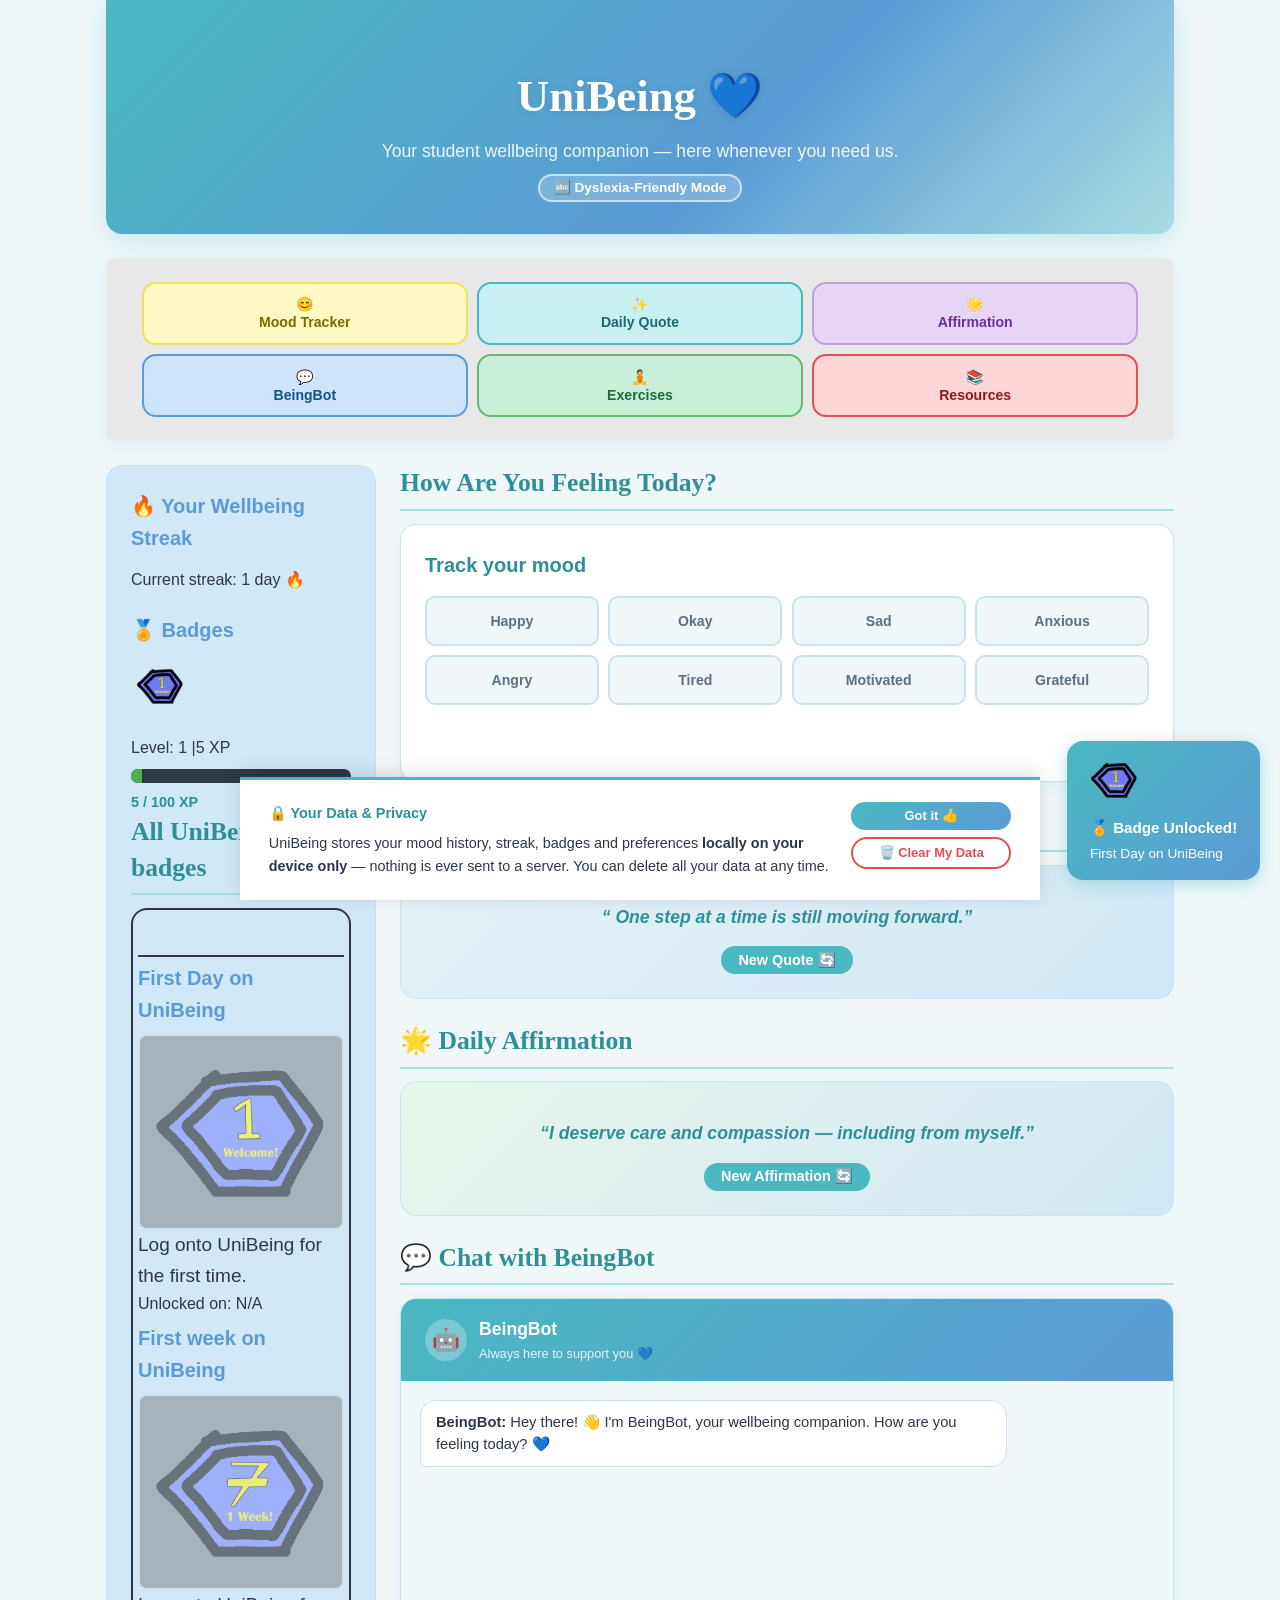
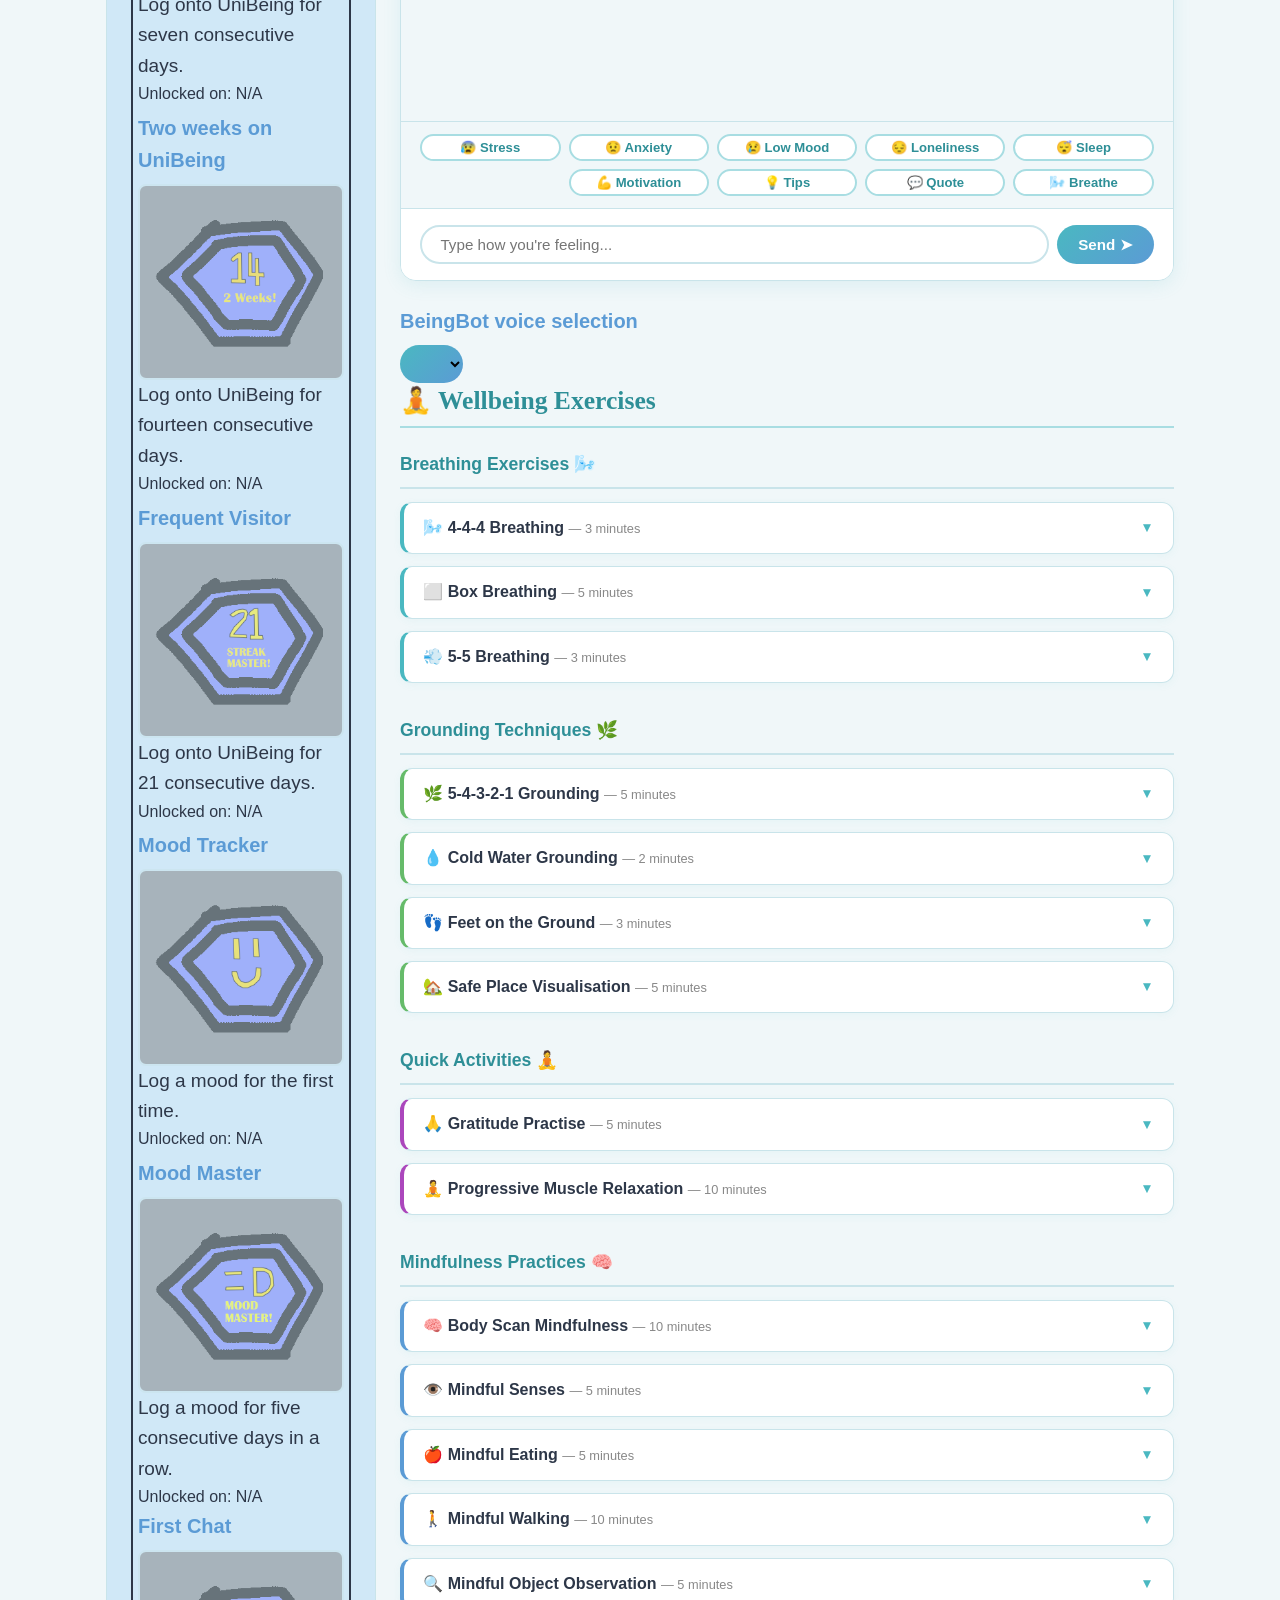
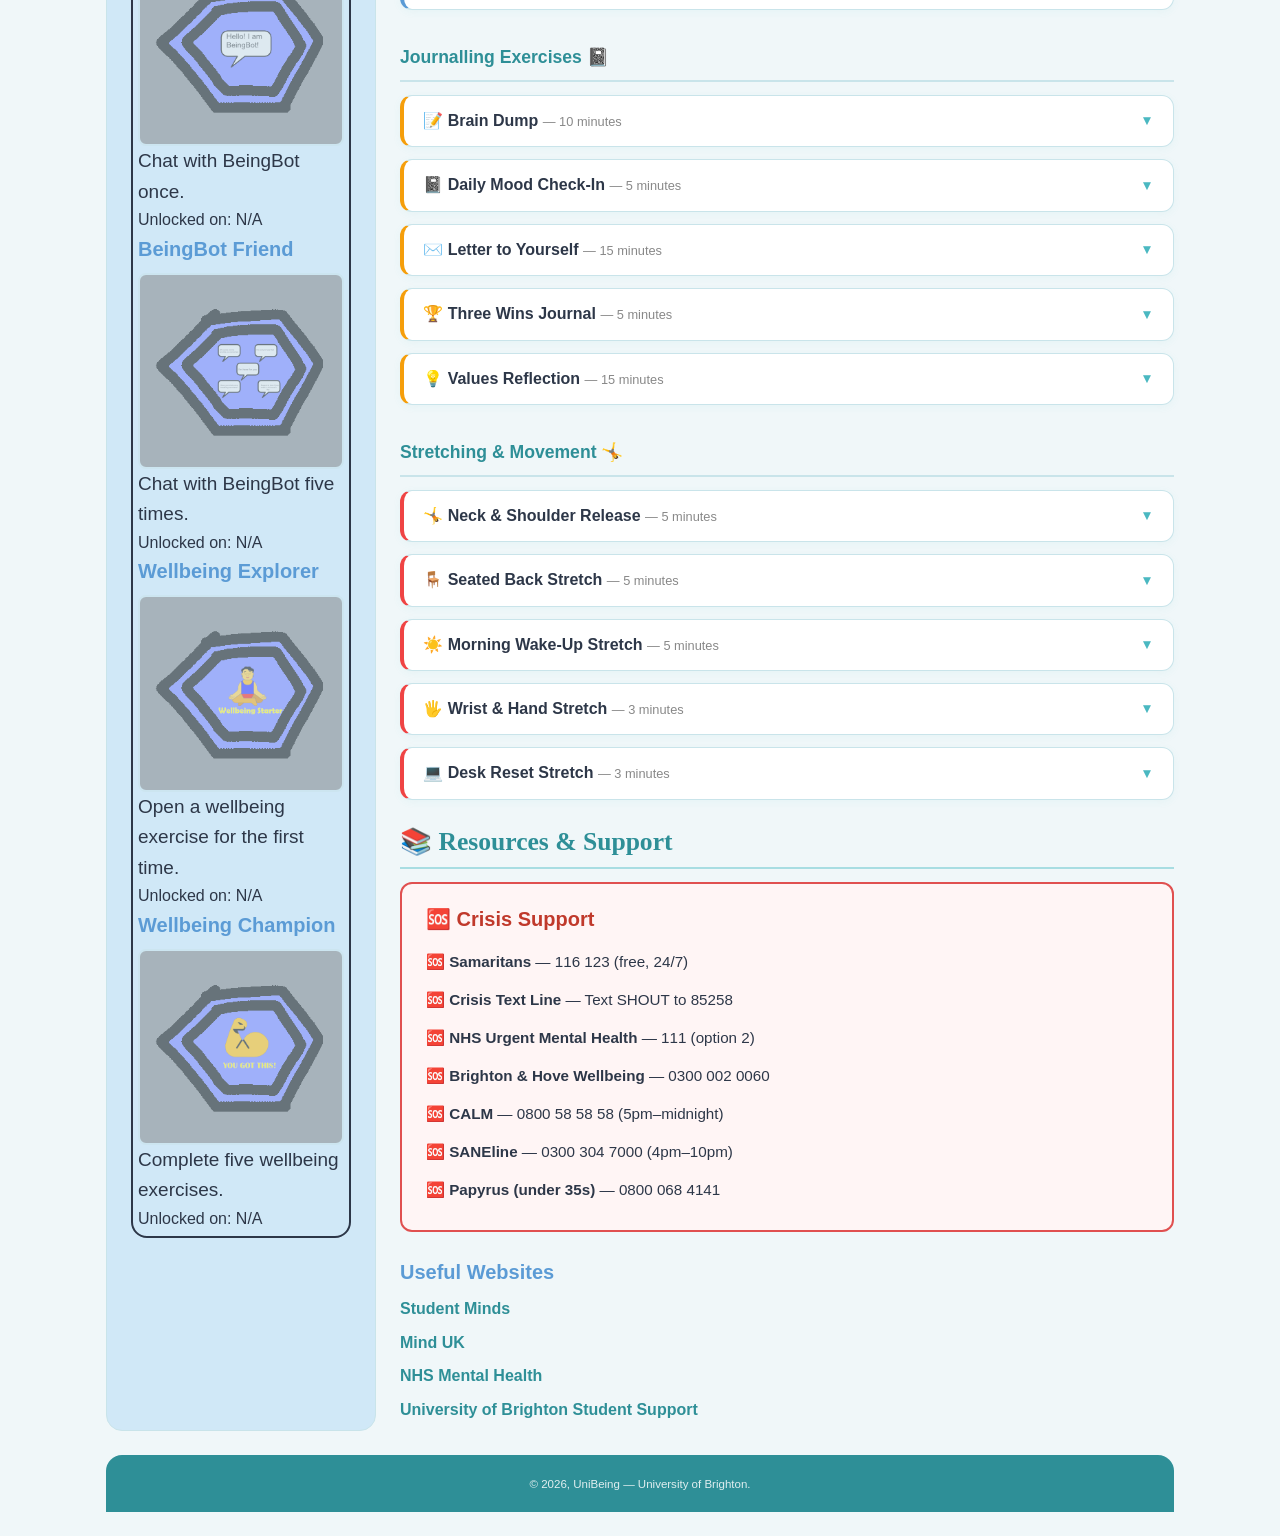
==== index.html @ 99a0ddc1 "'Realigning column 2'" ====
<!doctype html>
<html lang="en">

<head>
  <meta charset="utf-8">
  <meta name="viewport" content="width=device-width, initial-scale=1">
  <meta http-equiv="Content-Security-Policy" content="default-src 'self'; script-src 'self' 'unsafe-inline'; style-src 'self' 'unsafe-inline' https://fonts.googleapis.com; font-src 'self' https://fonts.googleapis.com https://fonts.gstatic.com;">
  <title>UniBeing — Your Student Wellbeing Companion</title>
  <link href="cascading_style_sheets/normalize.css" rel="stylesheet">
  <link href="cascading_style_sheets/stylesheet.css" rel="stylesheet">
  <link href="cascading_style_sheets/badgeSystem.css" rel="stylesheet">
  <link href="https://fonts.googleapis.com/css2?family=Lora:wght@400;600&family=Nunito:wght@400;600;700&display=swap" rel="stylesheet">

  <style>
    /* =====================================================
       NAV TILES
    ===================================================== */
    .menu ul {
      display: grid;
      grid-template-columns: repeat(3, 1fr);
      gap: 0.6em;
      list-style: none;
      padding: 0.75em;
      margin: 0;
      align-items: stretch;
    }
    .menu li { margin: 0; }
    .menu a {
      display: flex;
      flex-direction: column;
      align-items: center;
      justify-content: center;
      padding: 0.8em 0.5em;
      border-radius: 14px;
      font-weight: 700;
      font-size: 0.88em;
      text-decoration: none;
      text-align: center;
      transition: transform 0.2s, box-shadow 0.2s;
      line-height: 1.3;
      height: 100%;
    }
    .menu a:hover {
      transform: translateY(-2px);
      box-shadow: 0 4px 12px rgba(0,0,0,0.12);
    }
    .menu li:nth-child(1) a { background: #fff9c4; color: #7a6800; border: 2px solid #f0e060; }
    .menu li:nth-child(2) a { background: #c8f0f3; color: #1a6b72; border: 2px solid #4ab8c1; }
    .menu li:nth-child(3) a { background: #e8d5f5; color: #6a2fa0; border: 2px solid #c39be0; }
    .menu li:nth-child(4) a { background: #cde4fa; color: #1a4f8a; border: 2px solid #5b9bd5; }
    .menu li:nth-child(5) a { background: #c8f0d8; color: #1a6b40; border: 2px solid #66bb6a; }
    .menu li:nth-child(6) a { background: #ffd5d5; color: #8a1a1a; border: 2px solid #e05050; }

    /* =====================================================
       MOBILE RESPONSIVE
    ===================================================== */
    @media (max-width: 768px) {

      /* Wrapper - single column */
      #wrapper {
        display: block !important;
        padding: 0 !important;
        margin: 0 !important;
        width: 100% !important;
        max-width: 100% !important;
      }

      /* Header */
      .banner {
        padding: 1em !important;
        text-align: center !important;
      }
      .banner h1 { font-size: 1.6em !important; }
      .banner p  { font-size: 0.9em !important; }

      /* Nav tiles - 2 columns on mobile */
      .menu ul {
        grid-template-columns: repeat(2, 1fr) !important;
        gap: 0.5em !important;
        padding: 0.5em !important;
      }
      .menu a { font-size: 0.8em !important; padding: 0.7em 0.3em !important; }

      /* Main content */
      main {
        padding: 0.75em !important;
        width: 100% !important;
        box-sizing: border-box !important;
      }

      /* Headings */
      main h2 { font-size: 1.2em !important; }

      /* Mood buttons - wrap naturally */
      .mood-buttons { gap: 0.5em !important; }
      .mood-btn {
        padding: 0.5em 0.8em !important;
        font-size: 1.3em !important;
      }

      /* Quote & affirmation cards */
      .quote-card, .affirmation-card {
        padding: 1em !important;
      }
      .quote-card p, .affirmation-card p { font-size: 1em !important; }

      /* Chat section */
      #chat-box { height: 260px !important; }
      .chat-message { max-width: 92% !important; font-size: 0.88em !important; }
      .quick-buttons { gap: 0.4em !important; padding: 0.5em !important; }
      .quick-btn { font-size: 0.78em !important; padding: 0.3em 0.7em !important; }
      .chat-input-area { padding: 0.75em !important; }
      #user-input { font-size: 0.9em !important; }
      #send-btn { padding: 0.5em 1em !important; font-size: 0.9em !important; }
      #voiceSelect {padding: 0.5em 1em !important; font-size: 0.9em !important; }

      /* Exercises */
      .exercise-toggle { font-size: 0.92em !important; padding: 0.8em 1em !important; }

      /* Crisis box */
      .crisis-box { padding: 1em !important; }
      .crisis-box li { font-size: 0.88em !important; }

      /* Aside - move below main */
      aside {
        display: block !important;
        padding: 0.75em !important;
        margin: 0 !important;
        width: 100% !important;
        box-sizing: border-box !important;
      }

      /* Footer */
      footer { text-align: center !important; padding: 1em !important; }
    }

    /* Extra small screens (phones < 400px) */
    @media (max-width: 400px) {
      .menu ul { grid-template-columns: repeat(2, 1fr) !important; }
      .mood-btn { padding: 0.4em 0.6em !important; font-size: 1.2em !important; }
      #chat-box { height: 220px !important; }
    }

    /* =====================================================
       DYSLEXIA-FRIENDLY MODE
    ===================================================== */
    body.dyslexia {
      font-family: Arial, sans-serif !important;
      letter-spacing: 0.05em;
      word-spacing: 0.1em;
      line-height: 1.9;
      background: #fdf6e3 !important;
    }
    body.dyslexia * { font-family: Arial, sans-serif !important; }
    body.dyslexia p, body.dyslexia li, body.dyslexia .chat-message { max-width: 70ch; }

    #dyslexia-toggle {
      background: rgba(255,255,255,0.2);
      color: white;
      border: 2px solid rgba(255,255,255,0.6);
      border-radius: 20px;
      padding: 0.3em 1em;
      font-family: 'Nunito', Arial, sans-serif;
      font-size: 0.85em;
      font-weight: 700;
      cursor: pointer;
      transition: all 0.2s;
      margin-top: 0.5em;
    }
    #dyslexia-toggle:hover { background: rgba(255,255,255,0.35); }

    /* =====================================================
       QUOTE & AFFIRMATION CARDS
    ===================================================== */
    .quote-card {
      background: linear-gradient(135deg, #e4f1f5, #d0e8f7);
      border-radius: 16px;
      padding: 1.5em 2em;
      text-align: center;
      border: 1px solid #c9e4ea;
      margin-bottom: 1.5em;
    }
    .affirmation-card {
      background: linear-gradient(135deg, #e8f5e9, #d0e8f7);
      border-radius: 16px;
      padding: 1.5em 2em;
      text-align: center;
      border: 1px solid #c9e4ea;
      margin-bottom: 1.5em;
    }
    .quote-card p, .affirmation-card p {
      font-size: 1.1em;
      color: #2e8f97;
      font-style: italic;
      font-weight: 600;
      margin-bottom: 0.75em;
    }
    .refresh-btn {
      background: #4ab8c1;
      color: white;
      border: none;
      border-radius: 20px;
      padding: 0.4em 1.2em;
      font-family: 'Nunito', Arial, sans-serif;
      font-weight: 700;
      cursor: pointer;
      font-size: 0.9em;
      transition: opacity 0.2s;
    }
    .refresh-btn:hover { opacity: 0.85; }

    /* =====================================================
       MOOD TRACKER
    ===================================================== */
    .mood-tracker {
      background: white;
      border-radius: 16px;
      border: 1px solid #c9e4ea;
      padding: 1.5em;
      margin-bottom: 1.5em;
      box-shadow: 0 4px 12px rgba(74,184,193,0.08);
    }
    .mood-tracker h3 { margin-bottom: 0.75em; color: #2e8f97; }
    .mood-buttons {
      display: grid;
      grid-template-columns: repeat(4, 1fr);
      gap: 0.6em;
      margin-bottom: 1em;
    }
    .mood-btn {
      background: #f0f7f9;
      border: 2px solid #c9e4ea;
      border-radius: 10px;
      padding: 0.8em 0.5em;
      font-size: 0.88em;
      font-family: 'Nunito', Arial, sans-serif;
      font-weight: 600;
      color: #5a7080;
      cursor: pointer;
      transition: all 0.2s;
      text-align: center;
      min-height: 50px;
    }
    .mood-btn span.mood-label {
      font-size: 0.5em;
      font-family: 'Nunito', Arial, sans-serif;
      font-weight: 700;
      color: #2d3748;
    }
    .mood-btn:hover, .mood-btn.selected {
      border-color: #4ab8c1;
      background: #d0f0f3;
      transform: translateY(-2px);
    }
    .mood-history {
      font-size: 0.9em;
      color: #555;
      font-family: 'Nunito', Arial, sans-serif;
    }
    .mood-history span {
      display: inline-block;
      background: #f0f7f9;
      border-radius: 8px;
      padding: 0.2em 0.6em;
      margin: 0.2em;
      border: 1px solid #c9e4ea;
    }

    /* =====================================================
       CHAT INTERFACE
    ===================================================== */
    .chat-section {
      background: #fff;
      border-radius: 16px;
      box-shadow: 0 4px 18px rgba(74,184,193,0.12);
      border: 1px solid #c9e4ea;
      overflow: hidden;
      margin-bottom: 1.5em;
    }
    .chat-header {
      background: linear-gradient(135deg, #4ab8c1, #5b9bd5);
      color: white;
      padding: 1em 1.5em;
      display: flex;
      align-items: center;
      gap: 0.75em;
    }
    .bot-avatar {
      width: 42px; height: 42px;
      background: rgba(255,255,255,0.25);
      border-radius: 50%;
      display: flex;
      align-items: center;
      justify-content: center;
      font-size: 1.4em;
    }
    .chat-header h3 { color: white; margin: 0; font-size: 1.1em; }
    .chat-header p  { color: rgba(255,255,255,0.85); margin: 0; font-size: 0.8em; }

    #chat-box {
      height: 340px;
      overflow-y: auto;
      padding: 1.2em;
      display: flex;
      flex-direction: column;
      gap: 0.75em;
      background: #f0f7f9;
    }
    .chat-message {
      max-width: 80%;
      padding: 0.7em 1em;
      border-radius: 16px;
      font-size: 0.92em;
      line-height: 1.5;
      white-space: pre-line;
    }
    .user-message {
      background: linear-gradient(135deg, #4ab8c1, #5b9bd5);
      color: white;
      border-bottom-right-radius: 4px;
      align-self: flex-end;
    }
    .bot-message { border-bottom-left-radius: 4px; align-self: flex-start; color: #2d3748; }
    .bot-general   { background: #f0f0f0; border: 1px solid #ddd; }
    .bot-stress    { background: #fff0e0; border: 1px solid #f5c89a; }
    .bot-anxiety   { background: #fffde0; border: 1px solid #f0e068; }
    .bot-sad       { background: #f0e8ff; border: 1px solid #c9a8f0; }
    .bot-lonely    { background: #ffe8f0; border: 1px solid #f0a8c8; }
    .bot-sleep     { background: #e0e8ff; border: 1px solid #a8b8f0; }
    .bot-motivate  { background: #e8f5e9; border: 1px solid #a8d8b0; }
    .bot-breathing { background: #e0f5f0; border: 1px solid #80ccc0; }
    .bot-tips      { background: #e0f7fa; border: 1px solid #4ab8c1; }
    .bot-quote     { background: #ede8ff; border: 1px solid #b8a8f0; }
    .bot-greeting  { background: #ffffff; border: 1px solid #c9e4ea; }
    .bot-crisis    { background: #ffe0e0; border: 2px solid #e05050; }

    .quick-buttons {
      display: grid;
      grid-template-columns: repeat(5, 1fr);
      gap: 0.5em;
      padding: 0.75em 1.2em;
      background: #f0f7f9;
      border-top: 1px solid #c9e4ea;
  }
    
    .quick-btn {
      background: white;
      border: 2px solid #a8dde2;
      border-radius: 20px;
      padding: 0.3em 0.9em;
      font-size: 0.82em;
      color: #2e8f97;
      font-weight: 600;
      cursor: pointer;
      font-family: 'Nunito', Arial, sans-serif;
      transition: all 0.2s;
    }
    .quick-btn:hover { background: #4ab8c1; color: white; border-color: #4ab8c1; }

    .quick-btn-offset {
  margin-left: 1.2em;
}
    .chat-input-area {
      display: flex;
      gap: 0.5em;
      padding: 1em 1.2em;
      background: #fff;
      border-top: 1px solid #c9e4ea;
    }
    #user-input {
      flex: 1;
      border: 2px solid #c9e4ea;
      border-radius: 24px;
      padding: 0.6em 1.2em;
      font-family: 'Nunito', Arial, sans-serif;
      font-size: 0.95em;
      color: #2d3748;
      outline: none;
      transition: border-color 0.2s;
    }
    #user-input:focus { border-color: #4ab8c1; box-shadow: 0 0 0 3px rgba(74,184,193,0.15); }
    #send-btn {
      background: linear-gradient(135deg, #4ab8c1, #5b9bd5);
      color: white;
      border: none;
      border-radius: 24px;
      padding: 0.6em 1.4em;
      font-family: 'Nunito', Arial, sans-serif;
      font-weight: 700;
      font-size: 0.95em;
      cursor: pointer;
      transition: opacity 0.2s, transform 0.2s;
    }
    #send-btn:hover { opacity: 0.9; transform: translateY(-1px); }

    #voiceSelect {
      background: linear-gradient(135deg, #4ab8c1, #5b9bd5);
      color: black;
      border: none;
      border-radius: 24px;
      padding: 0.6em 1.4em;
      font-family: 'Nunito', Arial, sans-serif;
      font-weight: 700;
      font-size: 0.95em;
      cursor: pointer;
      transition: opacity 0.2s, transform 0.2s;
    }

    /* =====================================================
       EXERCISES
    ===================================================== */
    .exercise-category { margin-bottom: 1.5em; }
    .category-heading {
      font-size: 1.1em;
      font-weight: 700;
      color: #2e8f97;
      margin-bottom: 0.75em;
      padding: 0.5em 0;
      border-bottom: 2px solid #c9e4ea;
    }
    .exercise-card {
      background: white;
      border-radius: 12px;
      border: 1px solid #c9e4ea;
      margin-bottom: 0.75em;
      overflow: hidden;
      box-shadow: 0 2px 8px rgba(74,184,193,0.06);
    }
    .exercise-card.breathing { border-left: 4px solid #4ab8c1; }
    .exercise-card.grounding { border-left: 4px solid #66bb6a; }
    .exercise-card.activity  { border-left: 4px solid #ab47bc; }
    .exercise-card.mindfulness { border-left: 4px solid #5b9bd5; }
    .exercise-card.journalling { border-left: 4px solid #f59e0b; }
    .exercise-card.stretching  { border-left: 4px solid #ef4444; }
    .exercise-card.gratitude   { border-left: 4px solid #f472b6; }
    .exercise-card.relaxation  { border-left: 4px solid #8b5cf6; }  
    .exercise-toggle {
      width: 100%;
      background: none;
      border: none;
      padding: 1em 1.2em;
      display: flex;
      justify-content: space-between;
      align-items: center;
      cursor: pointer;
      font-family: 'Nunito', Arial, sans-serif;
      font-size: 1em;
      font-weight: 700;
      color: #2d3748;
      text-align: left;
    }
    .exercise-toggle:hover { background: #f0f7f9; }
    .exercise-toggle .arrow { transition: transform 0.3s; font-size: 0.85em; color: #4ab8c1; }
    .exercise-toggle.open .arrow { transform: rotate(180deg); }
    .exercise-content { display: none; padding: 0 1.2em 1.2em 1.2em; }
    .exercise-content.open { display: block; }
    .exercise-description { color: #444; margin-bottom: 1em; font-size: 0.95em; }
    .exercise-steps { list-style: decimal; padding-left: 1.5em; margin-bottom: 1em; }
    .exercise-steps li { margin-bottom: 0.4em; font-size: 0.93em; color: #2d3748; }
    .exercise-tip {
      background: #f0f7f9;
      border-left: 3px solid #4ab8c1;
      padding: 0.6em 1em;
      border-radius: 0 8px 8px 0;
      font-size: 0.88em;
      color: #2e8f97;
      font-style: italic;
    }
    /*progress bar */
    .progress-container {
      width: 220px;
      height: 14px;
      background:#2d3748;
      border-radius:8px ;
      overflow: hidden;
      margin:0.5em 0;
    }
    #progressBar {
      height:100%;
      width: 0%;
      background:#4CAF50;
      transition: width 0.4s ease;
    }
    #progress-text {
      font-size: 0.9em;
      color: #2e8f97;
      font-weight: 600;
      margin-top:0.3em;
    }

    /* =====================================================
       RESOURCES
    ===================================================== */
    .crisis-box {
      background: #fff5f5;
      border: 2px solid #e05050;
      border-radius: 12px;
      padding: 1.2em 1.5em;
      margin-bottom: 1.5em;
    }
    .crisis-box h3 { color: #c0392b; margin-bottom: 0.5em; }
    .crisis-box ul { list-style: none; padding: 0; }
    .crisis-box li { padding: 0.3em 0; font-size: 0.95em; }
    .resources-links ul { list-style: none; padding: 0; }
    .resources-links li { margin-bottom: 0.5em; }
    .resources-links a { color: #2e8f97; font-weight: 600; text-decoration: none; }
    .resources-links a:hover { text-decoration: underline; }

    .sr-only {
      position: absolute; width: 1px; height: 1px;
      padding: 0; margin: -1px; overflow: hidden;
      clip: rect(0,0,0,0); border: 0;
    }
  </style>
</head>

<body>
  <div id="wrapper">
    <a id="Top"></a>

    <!-- HEADER -->
    <header class="banner" role="banner">
      <h1>UniBeing 💙</h1>
      <p>Your student wellbeing companion — here whenever you need us.</p>
      <button id="dyslexia-toggle" aria-pressed="false" aria-label="Toggle dyslexia-friendly mode">
        🔤 Dyslexia-Friendly Mode
      </button>
    </header>

    <!-- NAV -->
    <nav class="menu" aria-label="Main navigation">
      <ul>
        <li><a href="#mood">😊<br>Mood Tracker</a></li>
        <li><a href="#quote">✨<br>Daily Quote</a></li>
        <li><a href="#affirmation">🌟<br>Affirmation</a></li>
        <li><a href="#chat">💬<br>BeingBot</a></li>
        <li><a href="#exercises">🧘<br>Exercises</a></li>
        <li><a href="#resources">📚<br>Resources</a></li>
      </ul>
    </nav>

    <!-- MAIN -->
    <main role="main">

      <!-- MOOD TRACKER -->
      <a id="mood"></a>
      <h2> How Are You Feeling Today?</h2>
      <div class="mood-tracker" role="region" aria-label="Mood tracker">
        <h3>Track your mood</h3>
        <div class="mood-buttons" role="group" aria-label="Select your mood">
          <button class="mood-btn" onclick="logMood('Happy', '😊', event)" aria-label="Happy">Happy</button>
          <button class="mood-btn" onclick="logMood('Okay', '😐', event)" aria-label="Okay">Okay</button>
          <button class="mood-btn" onclick="logMood('Sad', '😢', event)" aria-label="Sad">Sad</button>
          <button class="mood-btn" onclick="logMood('Anxious', '😰', event)" aria-label="Anxious">Anxious</button>
          <button class="mood-btn" onclick="logMood('Angry', '😤', event)" aria-label="Angry">Angry</button>
          <button class="mood-btn" onclick="logMood('Tired', '😴', event)" aria-label="Tired">Tired</button>
          <button class="mood-btn" onclick="logMood('Motivated', '💪', event)" aria-label="Motivated">Motivated</button>
          <button class="mood-btn" onclick="logMood('Grateful', '🙏', event)" aria-label="Grateful">Grateful</button>
        </div>
        <p id="mood-feedback" style="font-family:'Nunito',Arial,sans-serif;color:#2e8f97;font-weight:600;min-height:1.5em;"></p>
        <div class="mood-history" id="mood-history" aria-live="polite"></div>
      </div>

      <!-- DAILY QUOTE -->
      <a id="quote"></a>
      <h2>✨ Daily Quote</h2>
      <div class="quote-card" role="region" aria-label="Daily quote">
        <p id="daily-quote">Loading your quote...</p>
        <button class="refresh-btn" id="refresh-quote" aria-label="Get a new quote">New Quote 🔄</button>
      </div>

      <!-- DAILY AFFIRMATION -->
      <a id="affirmation"></a>
      <h2>🌟 Daily Affirmation</h2>
      <div class="affirmation-card" role="region" aria-label="Daily affirmation">
        <p id="daily-affirmation">Loading your affirmation...</p>
        <button class="refresh-btn" id="refresh-affirmation" aria-label="Get a new affirmation">New Affirmation 🔄</button>
      </div>

      <!-- BEINGBOT -->
      <a id="chat"></a>
      <h2>💬 Chat with BeingBot</h2>
      <div class="chat-section" role="region" aria-label="BeingBot chat">
        <div class="chat-header">
          <div class="bot-avatar" aria-hidden="true">🤖</div>
          <div>
            <h3>BeingBot</h3>
            <p>Always here to support you 💙</p>
          </div>
        </div>
        <div id="chat-box" role="log" aria-live="polite" aria-label="Chat messages"></div>
        <div class="quick-buttons" role="group" aria-label="Quick topic buttons">
          <button class="quick-btn" onclick="quickSend('I feel stressed')">😰 Stress</button>
          <button class="quick-btn" onclick="quickSend('I feel anxious')">😟 Anxiety</button>
          <button class="quick-btn" onclick="quickSend('I feel sad')">😢 Low Mood</button>
          <button class="quick-btn" onclick="quickSend('I feel lonely')">😔 Loneliness</button>
          <button class="quick-btn" onclick="quickSend('I cannot sleep')">😴 Sleep</button>
          <div style="width:50%"></div>
          <button class="quick-btn" onclick="quickSend('I need motivation')">💪 Motivation</button>
          <button class="quick-btn" onclick="quickSend('I need tips')">💡 Tips</button>
          <button class="quick-btn" onclick="quickSend('Give me a quote')">💬 Quote</button>
          <button class="quick-btn" onclick="quickSend('breathing exercise')">🌬️ Breathe</button>
        </div>
        <div class="chat-input-area">
          <label for="user-input" class="sr-only">Type your message</label>
          <input type="text" id="user-input" placeholder="Type how you're feeling..." aria-label="Type your message">
          <button id="send-btn" onclick="sendMessage()" aria-label="Send message">Send ➤</button>
        </div>
      </div>

      <h3>BeingBot voice selection</h3>
      <div>
        <div class="chat-voices" role="region" aria-label="BeingBot Voice Selection">
        <select id="voiceSelect"></select>
      </div>
      </div>

      <!-- EXERCISES -->
      <a id="exercises"></a>
      <h2>🧘 Wellbeing Exercises</h2>
      <div id="exercises-container" role="region" aria-label="Wellbeing exercises">
        <p style="color:#888;font-family:'Nunito',Arial,sans-serif;">Loading exercises...</p>
      </div>

      <!-- RESOURCES -->
      <a id="resources"></a>
      <h2>📚 Resources &amp; Support</h2>
      <div class="crisis-box" role="alert">
        <h3>🆘 Crisis Support</h3>
        <ul>
          <li>🆘 <strong>Samaritans</strong> — 116 123 (free, 24/7)</li>
          <li>🆘 <strong>Crisis Text Line</strong> — Text SHOUT to 85258</li>
          <li>🆘 <strong>NHS Urgent Mental Health</strong> — 111 (option 2)</li>
          <li>🆘 <strong>Brighton &amp; Hove Wellbeing</strong> — 0300 002 0060</li>
          <li>🆘 <strong>CALM</strong> — 0800 58 58 58 (5pm–midnight)
          <li>🆘 <strong>SANEline</strong> — 0300 304 7000 (4pm–10pm)</li>
          <li>🆘 <strong>Papyrus (under 35s)</strong> — 0800 068 4141</li>
        </ul>
      </div>
      <div class="resources-links">
        <h3>Useful Websites</h3>
        <ul>
          <li><a href="https://www.studentminds.org.uk" target="_blank" rel="noopener">Student Minds</a></li>
          <li><a href="https://www.mind.org.uk" target="_blank" rel="noopener">Mind UK</a></li>
          <li><a href="https://www.nhs.uk/mental-health" target="_blank" rel="noopener">NHS Mental Health</a></li>
          <li><a href="https://www.brighton.ac.uk/brighton-students/your-student-life/my-wellbeing/index.aspx" target="_blank" rel="noopener">University of Brighton Student Support</a></li>
        </ul>
      </div>

    <!-- NOTIFICATION SYSTEM — handled dynamically by badgeSystem.js -->
    
   
    </main>

    <!-- ASIDE -->
    <aside role="complementary" aria-label="Your progress">
      <h3>🔥 Your Wellbeing Streak</h3>
      <p id="streak-display">Check in daily to build your streak!</p>
      <h3 style="margin-top:1em;">🏅 Badges</h3>
      <p id="badge-display">Keep using UniBeing to earn badges!</p>
      <div id="levelDisplay"></div>
      <div class="progress-container">
        <div id="progressBar"></div>
      </div>
      <div id="progress-text"></div>
      <!-- Badge System-->
     <div class="unibeingBadgeHolder">
      <h2 class="unibeingBadges">All UniBeing badges</h2>
      </div>
      <div class>
        <ul class="uniBeingBadgesSide">
          <li class="uniBeingDay1"></li>
          <div class="unibeingBadgeHolder"></div>
          <div class="unibeingBadgeGap"></div>
          <div class="unibeingBadgeInformation">
            <div class="day1">
              <h3>First Day on UniBeing</h3>
              <input type="image" name="UniBeingDay1Badge" id="badgeDay1" src="images/Day1Badge.png" disabled>
            </div>
            <div class="uniBeingBadgeDescription">Log onto UniBeing for the first time.</div>
            <div class="uniBeingBadgeAwardDate">Unlocked on: N/A</div>
          </div>
          <li class="uniBeingDay7"></li>
            <div class="unibeingBadgeHolder"></div>
          <div class="unibeingBadgeGap"></div>
          <div class="unibeingBadgeInformation">
            <div class="day7">
              <h3>First week on UniBeing</h3>
               <input type="image" src="images/Day7Badge.png" disabled>
            </div>
            <div class="uniBeingBadgeDescription">Log onto UniBeing for seven consecutive days.</div>
            <div class="uniBeingBadgeAwardDate">Unlocked on: N/A</div>
          <li class="uniBeingDay14"></li>
            <div class="unibeingBadgeHolder"></div>
          <div class="unibeingBadgeGap"></div>
          <div class="unibeingBadgeInformation">
            <div class="day14">
              <h3>Two weeks on UniBeing</h3>
              <input type="image" id="uniBeingDay1" src="images/Day14Badge.png" disabled>
            </div>
            <div class="uniBeingBadgeDescription">Log onto UniBeing for fourteen consecutive days.</div>
            <div class="uniBeingBadgeAwardDate">Unlocked on: N/A</div>
          <li class="uniBeingDay21"></li>
            <div class="unibeingBadgeHolder"></div>
          <div class="unibeingBadgeGap"></div>
          <div class="unibeingBadgeInformation">
            <div class="day21">
              <h3>Frequent Visitor</h3>
              <input type="image" src="images/Day21Badge.png" disabled>
            </div>
            <div class="uniBeingBadgeDescription">Log onto UniBeing for 21 consecutive days.</div>
            <div class="uniBeingBadgeAwardDate">Unlocked on: N/A</div>
              <li class="uniBeingFirstMood"></li>
            <div class="unibeingBadgeHolder"></div>
          <div class="unibeingBadgeGap"></div>
          <div class="unibeingBadgeInformation">
            <div class="firstMood">
              <h3>Mood Tracker</h3>
              <input type="image" src="images/FirstMood.png" disabled>
            </div>
            <div class="uniBeingBadgeDescription">Log a mood for the first time.</div>
            <div class="uniBeingBadgeAwardDate">Unlocked on: N/A</div>
              <li class="uniBeingMoodMaster"></li>
            <div class="unibeingBadgeHolder"></div>
          <div class="unibeingBadgeGap"></div>
          <div class="unibeingBadgeInformation">
            <div class="moodMaster">
              <h3>Mood Master</h3>
              <input type="image" src="images/MoodMaster.png" disabled>
            </div>
            <div class="uniBeingBadgeDescription">Log a mood for five consecutive days in a row.</div>
            <div class="uniBeingBadgeAwardDate">Unlocked on: N/A</div>
              <div class="unibeingBadgeInformation">
            <div class="firstChat">
              <h3>First Chat</h3>
              <input type="image" src="images/FirstChat.png" disabled>
            </div>
            <div class="uniBeingBadgeDescription">Chat with BeingBot once.</div>
            <div class="uniBeingBadgeAwardDate">Unlocked on: N/A</div>
              <div class="unibeingBadgeInformation">
            <div class="chatMaster">
              <h3>BeingBot Friend</h3>
              <input type="image" src="images/MasterChatter.png" disabled>
            </div>
            <div class="uniBeingBadgeDescription">Chat with BeingBot five times.</div>
            <div class="uniBeingBadgeAwardDate">Unlocked on: N/A</div>
              <div class="unibeingBadgeInformation">
            <div class="wellbeingExplore">
              <h3>Wellbeing Explorer</h3>
              <input type="image" src="images/WellBeingStarter.png" disabled>
            </div>
            <div class="uniBeingBadgeDescription">Open a wellbeing exercise for the first time.</div>
            <div class="uniBeingBadgeAwardDate">Unlocked on: N/A</div>
              <div class="unibeingBadgeInformation">
            <div class="wellbeingMaster">
              <h3>Wellbeing Champion</h3>
              <input type="image" src="images/WellBeingMaster.png" disabled>
            </div>
            <div class="uniBeingBadgeDescription">Complete five wellbeing exercises.</div>
            <div class="uniBeingBadgeAwardDate">Unlocked on: N/A</div>
        </ul>
      </div>
    </aside>

    <!-- FOOTER -->
    <footer role="contentinfo">
      <small>&copy; 2026, UniBeing — University of Brighton.</small>
    </footer>

  </div>

  <!-- SCRIPTS -->
  <script src="security.js"></script>
  <script src="gdpr.js"></script>
  <script src="quotes.js"></script>
  <script src="affirmations.js"></script>
  <script src="WellbeingExercises.js"></script>
  <script src="centralHub.js"></script>
  <script src="badgeSystem.js"></script>
  <script src="TextToSpeech.js"></script>
  <script src="streaks.js"></script>
  <script src="progression.js"></script>

  

  <script>
    // ---- DYSLEXIA TOGGLE --------------------------------
    const dyslexiaBtn = document.getElementById('dyslexia-toggle');
    if (localStorage.getItem('dyslexiaMode') === 'true') {
      document.body.classList.add('dyslexia');
      dyslexiaBtn.setAttribute('aria-pressed', 'true');
      dyslexiaBtn.textContent = '\uD83D\uDD24 Standard Mode';
    }
    dyslexiaBtn.addEventListener('click', function () {
      const isOn = document.body.classList.toggle('dyslexia');
      localStorage.setItem('dyslexiaMode', isOn);
      dyslexiaBtn.setAttribute('aria-pressed', isOn);
      dyslexiaBtn.textContent = isOn ? '\uD83D\uDD24 Standard Mode' : '\uD83D\uDD24 Dyslexia-Friendly Mode';
    });

    // ---- DAILY QUOTE ------------------------------------
    function loadQuote() {
      if (typeof quotes !== 'undefined' && quotes.length > 0) {
        const q = quotes[Math.floor(Math.random() * quotes.length)];
        document.getElementById('daily-quote').textContent = '\u201C' + q + '\u201D';
      }
    }
    document.getElementById('refresh-quote').addEventListener('click', loadQuote);
    loadQuote();

    // ---- DAILY AFFIRMATION ------------------------------
    function loadAffirmation() {
      if (typeof affirmations !== 'undefined' && affirmations.length > 0) {
        const a = affirmations[Math.floor(Math.random() * affirmations.length)];
        document.getElementById('daily-affirmation').textContent = '\u201C' + a + '\u201D';
      }
    }
    document.getElementById('refresh-affirmation').addEventListener('click', loadAffirmation);
    loadAffirmation();

    // ---- MOOD TRACKER -----------------------------------
    function logMood(mood, emoji, e) {
      addPoints(10);
      const now = new Date();
      const entry = {
        mood, emoji,
        date: now.toLocaleDateString('en-GB'),
        time: now.toLocaleTimeString('en-GB', { hour: '2-digit', minute: '2-digit' })
      };
      const history = JSON.parse(localStorage.getItem('moodHistory') || '[]');
      history.unshift(entry);
      if (history.length > 7) history.pop();
      localStorage.setItem('moodHistory', JSON.stringify(history));
      document.getElementById('mood-feedback').textContent =
        emoji + ' ' + mood + ' logged at ' + entry.time + ' \u2014 thank you for checking in! \uD83D\uDC99';
      document.querySelectorAll('.mood-btn').forEach(btn => btn.classList.remove('selected'));
      if (e && e.currentTarget) e.currentTarget.classList.add('selected');
      renderMoodHistory();
    }

    function renderMoodHistory() {
      const raw = JSON.parse(localStorage.getItem('moodHistory') || '[]');
      const container = document.getElementById('mood-history');
      if (raw.length === 0) { container.innerHTML = ''; return; }
      const valid = raw.filter(entry => typeof entry === 'object' && entry.mood);
      container.innerHTML = '<strong>Recent moods:</strong> ' +
        valid.map(entry => `<span title="${entry.date} ${entry.time}">${entry.emoji} ${entry.mood}</span>`).join('');
    }
    renderMoodHistory();

    // ---- BEINGBOT COLOUR CODING -------------------------
    function getTopicClass(input) {
      input = input.toLowerCase();
      const crisis    = ["suicide","suicidal","kill myself","end my life","want to die","self harm","hurt myself","hopeless","worthless"];
      const stress    = ["stress","overwhelmed","too much","pressure","burnout"];
      const anxiety   = ["anxious","anxiety","nervous","panic","worried","worry","fear"];
      const sad       = ["sad","unhappy","depressed","depression","low","down","empty","numb","crying"];
      const lonely    = ["lonely","alone","isolated","no friends","left out"];
      const sleep     = ["sleep","insomnia","tired","exhausted","fatigue"];
      const motivate  = ["motivat","unmotivated","procrastinat","focus","stuck","lazy"];
      const breathing = ["breath","calm down","relax","relaxation"];
      const tips      = ["tip","advice","help","resource","support"];
      const quote     = ["quote","inspire","affirmation","motivational"];
      const greeting  = ["hello","hi","hey","hiya","good morning","good evening"];
      if (crisis.some(w => input.includes(w)))    return 'bot-crisis';
      if (stress.some(w => input.includes(w)))    return 'bot-stress';
      if (anxiety.some(w => input.includes(w)))   return 'bot-anxiety';
      if (sad.some(w => input.includes(w)))       return 'bot-sad';
      if (lonely.some(w => input.includes(w)))    return 'bot-lonely';
      if (sleep.some(w => input.includes(w)))     return 'bot-sleep';
      if (motivate.some(w => input.includes(w)))  return 'bot-motivate';
      if (breathing.some(w => input.includes(w))) return 'bot-breathing';
      if (tips.some(w => input.includes(w)))      return 'bot-tips';
      if (quote.some(w => input.includes(w)))     return 'bot-quote';
      if (greeting.some(w => input.includes(w)))  return 'bot-greeting';
      return 'bot-general';
    }

    function sendMessage() {
      addPoints(2);
      const inputField = document.getElementById('user-input');
      const chatBox    = document.getElementById('chat-box');
      const userMsg    = inputField.value.trim();
      if (!userMsg) return;

// Rate limiting check — must be first
if (!rateLimiter.isAllowed()) {
  const botDiv = document.createElement('div');
  botDiv.classList.add('chat-message', 'bot-message', 'bot-general');
  botDiv.innerHTML = `<strong>BeingBot:</strong> ⚠️ You're sending messages too quickly. Please slow down and take a breath 💙`;
  document.getElementById('chat-box').appendChild(botDiv);
  return;
}
      // User bubble
      const userDiv = document.createElement('div');
      userDiv.classList.add('chat-message', 'user-message');
      userDiv.innerHTML = `<strong>You:</strong> ${sanitizeInput(userMsg)}`;
      chatBox.appendChild(userDiv);
      // Bot bubble
      const botDiv = document.createElement('div');
      botDiv.classList.add('chat-message', 'bot-message');
           if (checkCrisis(userMsg.toLowerCase().trim())) {
  botDiv.classList.add('bot-crisis');
} else {
      botDiv.classList.add(getTopicClass(userMsg));
      }
      botDiv.innerHTML = `<strong>BeingBot:</strong> ${sanitizeInput(getBotResponse(userMsg))}`;
      // =====================================================
      // 🔊 TEXT-TO-SPEECH — LUKE TO IMPLEMENT HERE (Week 4)
      // Add a speaker button to botDiv that calls speakText()
      // I've made a new file called TextToSpeech.js, and I have made a new button, now, the only problem is that it does not play the text, so I need to work out where it comes from.
      // speakText() should use the SpeechSynthesis API
      // Example: botDiv.innerHTML += '<button onclick="speakText(...)">🔊</button>'

      let botButton = document.createElement('button');

      botButton.innerHTML = "🔊";

      botDiv.append(botButton);

      botButton.addEventListener('click', speakText);
      // =====================================================
      chatBox.appendChild(botDiv);
      chatBox.scrollTop = chatBox.scrollHeight;
      inputField.value = '';
    }

    function quickSend(message) {
      document.getElementById('user-input').value = message;
      sendMessage();
    }

    // Enter key support
    document.getElementById('user-input').addEventListener('keypress', function (e) {
      if (e.key === 'Enter') sendMessage();
    });

    // ---- EXERCISES RENDER -------------------------------
    function renderExercises() {
      if (typeof wellbeingExercises === 'undefined') return;
      const container = document.getElementById('exercises-container');
      container.innerHTML = '';
     const cats = {
       breathing:   { label: 'Breathing Exercises 🌬️',    css: 'breathing' },
       grounding:   { label: 'Grounding Techniques 🌿',    css: 'grounding' },
       activity:    { label: 'Quick Activities 🧘',         css: 'activity' },
       mindfulness: { label: 'Mindfulness Practices 🧠',   css: 'mindfulness' },
       journalling: { label: 'Journalling Exercises 📓',    css: 'journalling' },
       stretching:  { label: 'Stretching & Movement 🤸',   css: 'stretching' },
       gratitude:   { label: 'Gratitude Practices 🌟',      css: 'gratitude' },
       relaxation:  { label: 'Relaxation Techniques 😌',    css: 'relaxation' },
     };
      for (const [key, cat] of Object.entries(cats)) {
        const list = wellbeingExercises.filter(e => e.category === key);
        if (!list.length) continue;
        const catDiv = document.createElement('div');
        catDiv.classList.add('exercise-category');
        catDiv.innerHTML = `<div class="category-heading">${cat.label}</div>`;
        list.forEach(ex => {
          const card = document.createElement('div');
          card.classList.add('exercise-card', cat.css);
          card.innerHTML = `
            <button class="exercise-toggle" aria-expanded="false" aria-controls="ex-${ex.id}">
              <span>${ex.emoji} ${ex.title} <small style="font-weight:400;color:#888;">\u2014 ${ex.duration}</small></span>
              <span class="arrow">\u25BC</span>
            </button>
            <div class="exercise-content" id="ex-${ex.id}" role="region">
              <p class="exercise-description">${ex.description}</p>
              <ol class="exercise-steps">${ex.steps.map(s => `<li>${s}</li>`).join('')}</ol>
              <div class="exercise-tip">\uD83D\uDCA1 <strong>Tip:</strong> ${ex.tip}</div>
            </div>`;
          card.querySelector('.exercise-toggle').addEventListener('click', function () {
            const content = card.querySelector('.exercise-content');
            const isOpen  = content.classList.toggle('open');
            this.classList.toggle('open', isOpen);
            this.setAttribute('aria-expanded', isOpen);
          });
          catDiv.appendChild(card);
        });
        container.appendChild(catDiv);
      }
    }
    renderExercises();

    // ---- AUTO GREETING ----------------------------------
    (function () {
      const chatBox = document.getElementById('chat-box');
      if (chatBox && chatBox.children.length === 0) {
        const greet = document.createElement('div');
        greet.classList.add('chat-message', 'bot-message', 'bot-greeting');
        greet.innerHTML = "<strong>BeingBot:</strong> Hey there! \uD83D\uDC4B I'm BeingBot, your wellbeing companion. How are you feeling today? \uD83D\uDC99";
        chatBox.appendChild(greet);
      }
    })();
  </script>

</body>
</html>
---- cascading_style_sheets/stylesheet.css ----
/* UniBeing - Stylesheet
   Vibe: Soft & calming | Accent: Teal/Blue | Header: Gradient
   ---------------------------------------------------------------- */

@import url('https://fonts.googleapis.com/css2?family=Nunito:wght@300;400;600;700&family=Lora:ital,wght@0,400;0,600;1,400&display=swap');

/* CSS Variables -------------------------------------------------- */
:root {
    --bg:           #f0f7f9;
    --bg-soft:      #e4f1f5;
    --teal:         #4ab8c1;
    --teal-dark:    #2e8f97;
    --teal-light:   #a8dde2;
    --blue:         #5b9bd5;
    --blue-light:   #d0e8f7;
    --text:         #2d3748;
    --text-soft:    #5a7080;
    --white:        #ffffff;
    --card-bg:      #ffffff;
    --border:       #c9e4ea;
    --shadow:       0 4px 18px rgba(74, 184, 193, 0.12);
    --radius:       16px;
    --radius-sm:    8px;
}

/* Reset & Base --------------------------------------------------- */
*, *::before, *::after {
    box-sizing: border-box;
    margin: 0;
    padding: 0;
}

body {
    background-color: var(--bg);
    font-family: 'Nunito', Verdana, Geneva, sans-serif;
    color: var(--text);
    font-size: 1em;
    line-height: 1.6;
}

/* Wrapper -------------------------------------------------------- */
#wrapper {
    max-width: 1100px;
    margin: 0 auto;
    padding: 0 1em;
    display: grid;
    gap: 1.5em;
    grid-template-areas:
        "banner"
        "menu"
        "main"
        "aside"
        "footer";
}

/* Header / Banner ------------------------------------------------ */
.banner {
    grid-area: banner;
    background: linear-gradient(135deg, #4ab8c1 0%, #5b9bd5 60%, #a8dde2 100%);
    border-radius: 0 0 var(--radius) var(--radius);
    padding: 2.5em 2em 2em 2em;
    color: var(--white);
    text-align: center;
    box-shadow: 0 6px 24px rgba(74, 184, 193, 0.25);
}

.banner h1 {
    font-family: 'Lora', serif;
    font-size: 2.8em;
    font-weight: 600;
    color: var(--white);
    line-height: 1.2;
    margin-bottom: 0.3em;
    text-shadow: 0 2px 8px rgba(0,0,0,0.1);
}

.banner p {
    font-size: 1.1em;
    color: rgba(255,255,255,0.9);
    font-weight: 300;
    margin: 0;
}

/* Navigation ----------------------------------------------------- */
.menu {
    grid-area: menu;
    background: #e8e8e8;
    border-radius: var(--radius-sm);
    box-shadow: var(--shadow);
    padding: 0.75em 1.5em;
}

.menu ul {
    list-style: disc;
    padding-left: 1.5em;
    margin: 0;
}

.menu li {
    color: var(--text);
    margin-bottom: 0.4em;
}

.menu a {
    color: var(--teal-dark);
    text-decoration: none;
    font-weight: 600;
    font-size: 1em;
    transition: all 0.2s ease;
}

.menu a:hover {
    text-decoration: underline;
    color: var(--teal);
}

/* Main Content --------------------------------------------------- */
main {
    grid-area: main;
}

article {
    background: var(--card-bg);
    border-radius: var(--radius);
    box-shadow: var(--shadow);
    padding: 1.5em 2em;
    margin-bottom: 1.5em;
    border: 1px solid var(--border);
    transition: box-shadow 0.3s ease;
}

article:hover {
    box-shadow: 0 8px 28px rgba(74, 184, 193, 0.18);
}

/* Aside ---------------------------------------------------------- */
aside {
    grid-area: aside;
    background: var(--blue-light);
    border-radius: var(--radius);
    padding: 1.5em;
    border: 1px solid var(--border);
}

/* Footer --------------------------------------------------------- */
footer {
    grid-area: footer;
    background: var(--teal-dark);
    color: var(--white);
    text-align: center;
    padding: 1.2em;
    border-radius: var(--radius) var(--radius) 0 0;
    font-size: 0.9em;
}

footer small {
    color: rgba(255,255,255,0.85);
}

/* Headings ------------------------------------------------------- */
h1 {
    font-family: 'Lora', serif;
    color: var(--teal-dark);
    font-size: 2.5em;
    line-height: 1.3;
}

h2 {
    font-family: 'Lora', serif;
    color: var(--teal-dark);
    font-size: 1.6em;
    line-height: 1.4;
    margin-bottom: 0.5em;
    padding-bottom: 0.3em;
    border-bottom: 2px solid var(--teal-light);
}

h3 {
    font-family: 'Nunito', sans-serif;
    color: var(--blue);
    font-size: 1.25em;
    font-weight: 700;
    margin-bottom: 0.4em;
}

h4 {
    font-family: 'Nunito', sans-serif;
    color: var(--text-soft);
    font-size: 1em;
    font-weight: 600;
}

/* Text ----------------------------------------------------------- */
p {
    font-family: 'Nunito', sans-serif;
    color: var(--text);
    font-size: 1em;
    line-height: 1.7;
    margin: 0.75em 0;
}

a:link, a:visited, a:active {
    color: var(--teal-dark);
    text-decoration: none;
    font-weight: 600;
    transition: color 0.2s ease;
}

a:hover {
    color: var(--teal);
    text-decoration: underline;
}

small {
    color: var(--text-soft);
}

label {
    display: block;
    color: var(--text);
    font-weight: 600;
    margin-bottom: 0.3em;
}

input, textarea {
    display: block;
    color: var(--text);
    border: 2px solid var(--border);
    border-radius: var(--radius-sm);
    padding: 0.5em 0.8em;
    font-family: 'Nunito', sans-serif;
    font-size: 1em;
    width: 100%;
    transition: border-color 0.2s ease;
}

input:focus, textarea:focus {
    outline: none;
    border-color: var(--teal);
    box-shadow: 0 0 0 3px rgba(74, 184, 193, 0.15);
}

textarea {
    min-width: 100%;
    max-width: 100%;
    min-height: 8em;
}

/* Lists ---------------------------------------------------------- */
ul, ol {
    padding-left: 1.5em;
    color: var(--text);
}

li {
    color: var(--text);
    margin-bottom: 0.3em;
}

/* Utility -------------------------------------------------------- */
.clear {
    clear: both;
}

.fltlt {
    float: left;
    margin-right: 8px;
}

/* Images --------------------------------------------------------- */
img {
    border-radius: var(--radius-sm);
    max-width: 100%;
    height: auto;
}

figure {
    color: var(--text-soft);
    margin: 1em 0;
}

figcaption {
    color: var(--text-soft);
    font-size: 0.85em;
    text-align: center;
    margin-top: 0.4em;
    font-style: italic;
}

.banner-fluid {
    width: 100%;
    max-width: 900px;
    border-radius: var(--radius);
}

/* Video ---------------------------------------------------------- */
.video-wrapper {
    max-width: 960px;
    margin: 1em auto;
}

.video-container {
    position: relative;
    padding-bottom: 56.25%;
    height: 0;
    border-radius: var(--radius);
    overflow: hidden;
}

.video-container iframe {
    position: absolute;
    top: 0; left: 0;
    width: 100%;
    height: 100%;
}

/* Table ---------------------------------------------------------- */
table {
    grid-area: table;
    border-collapse: collapse;
    width: 100%;
    font-size: 0.95em;
    border-radius: var(--radius-sm);
    overflow: hidden;
    box-shadow: var(--shadow);
}

td, th {
    border: 1px solid var(--border);
    padding: 0.6em 1em;
    color: var(--text);
}

th {
    background: var(--teal);
    color: var(--white);
    font-weight: 700;
}

tr:nth-child(even) {
    background: var(--bg-soft);
}

/* Responsive ----------------------------------------------------- */
@media (max-width: 48em) {
    .banner h1 { font-size: 2em; }

    table { display: none; }

    article {
        padding: 1em;
    }

    .menu ul {
        flex-direction: column;
        gap: 0.3em;
    }
}

@media (min-width: 50em) {
    #wrapper {
        grid-template-columns: 3fr 6fr;
        grid-template-areas:
            "banner  banner"
            "menu    menu"
            "aside   main"
            "footer  footer";
    }
}

@media (min-width: 1000px) {
    #wrapper {
        grid-template-columns: 2fr 7fr;
        grid-template-areas:
            "banner  banner  banner"
            "menu    menu    menu"
            "aside   main    main"
            "footer  footer  footer";
    }
}
---- cascading_style_sheets/badgeSystem.css ----
.uniBeingBadgesSide {
    border: 2px solid;
    border-radius: 16px;
    padding: 5px;
}

ul {
    list-style: none;
    margin: 0;
    padding: 0;
    display: block;
}

.uniBeingDay1 {
    border-bottom: 2px solid;
    padding-left: 10px;
    padding-right: 10px;
    align-items: stretch;
    display: flex;
    flex-direction: row;
    justify-content: space-between;
    padding-bottom: 20px;
    padding-top: 20px;
}

.uniBeingBadgeHolder {
    margin-left: 0;
    min-width: 88px;
}

.uniBeingBadgeGap {
    flex-shrink: 0;
    width: 50px;
}

.uniBeingBadgeDescription {
    font-size: 19px;
}

*:disabled {
    background-color: grey;
    color: linen;
    opacity: 0.5;
}
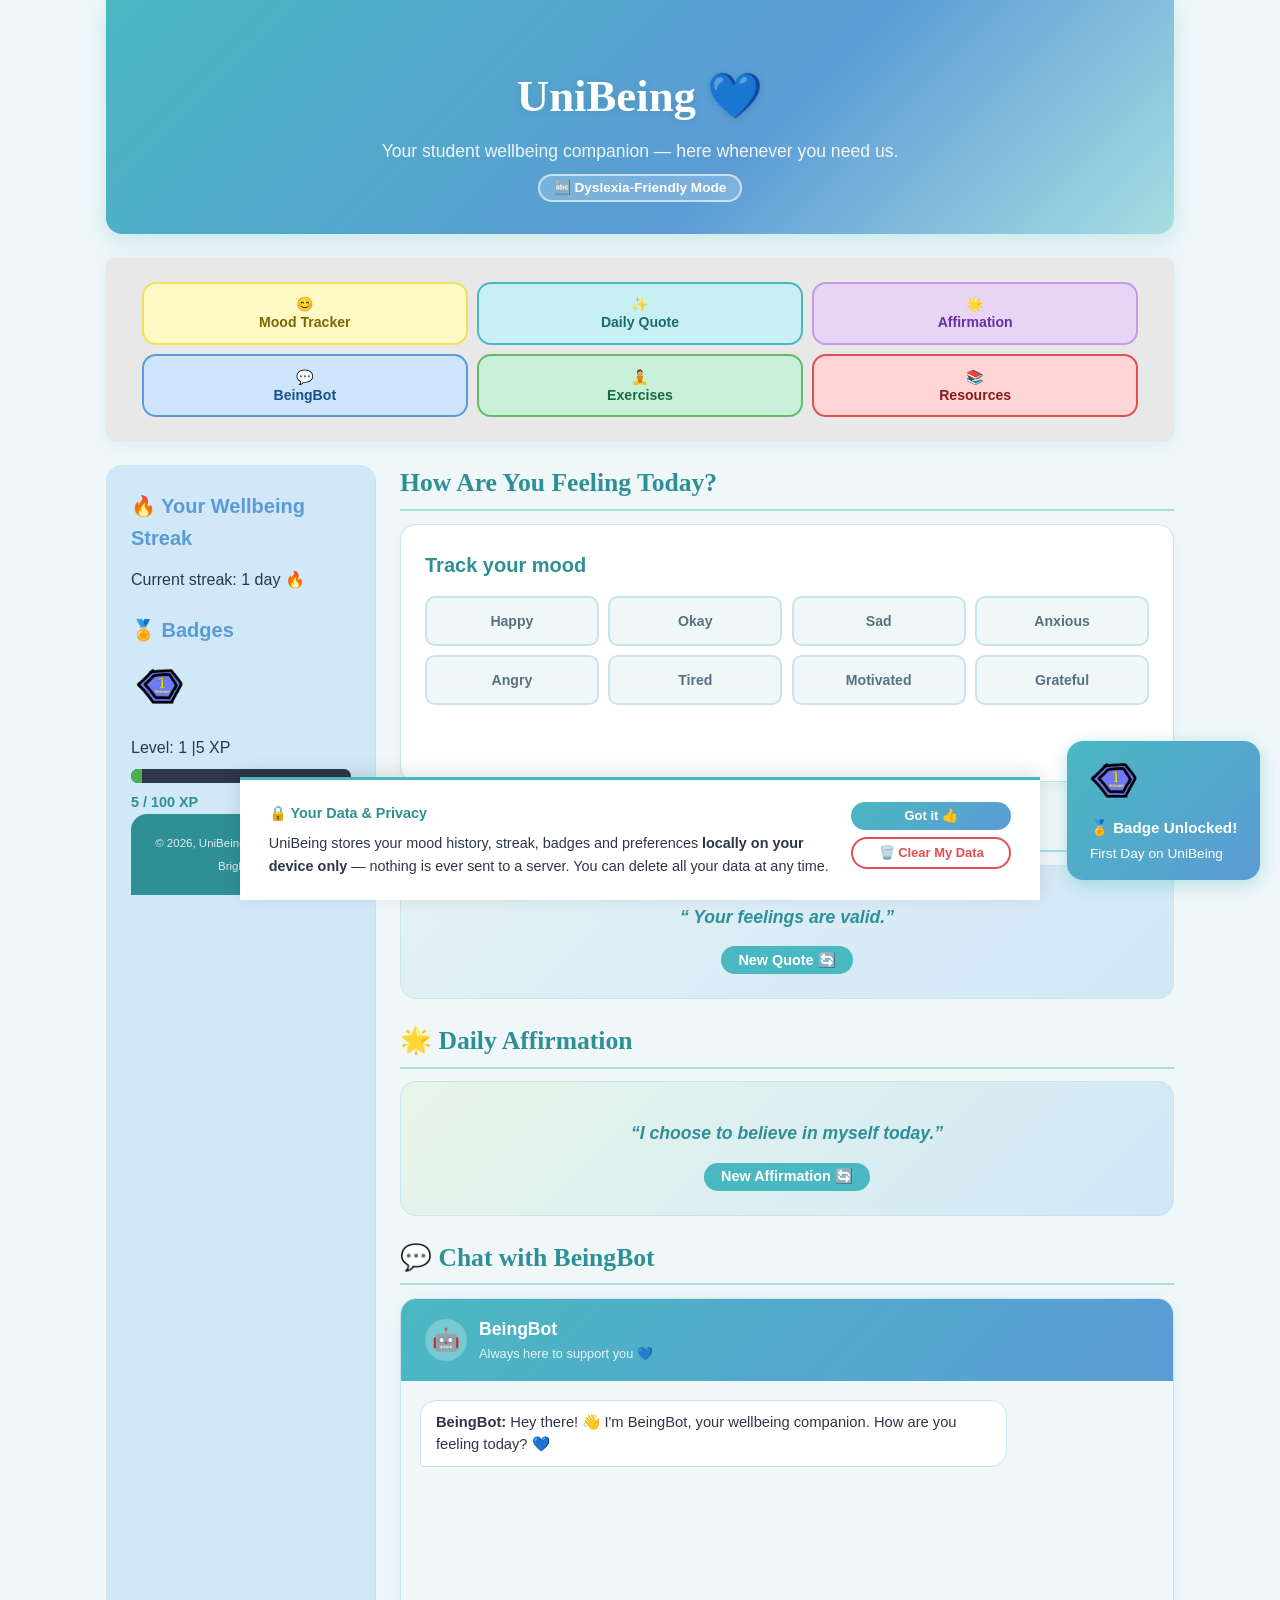
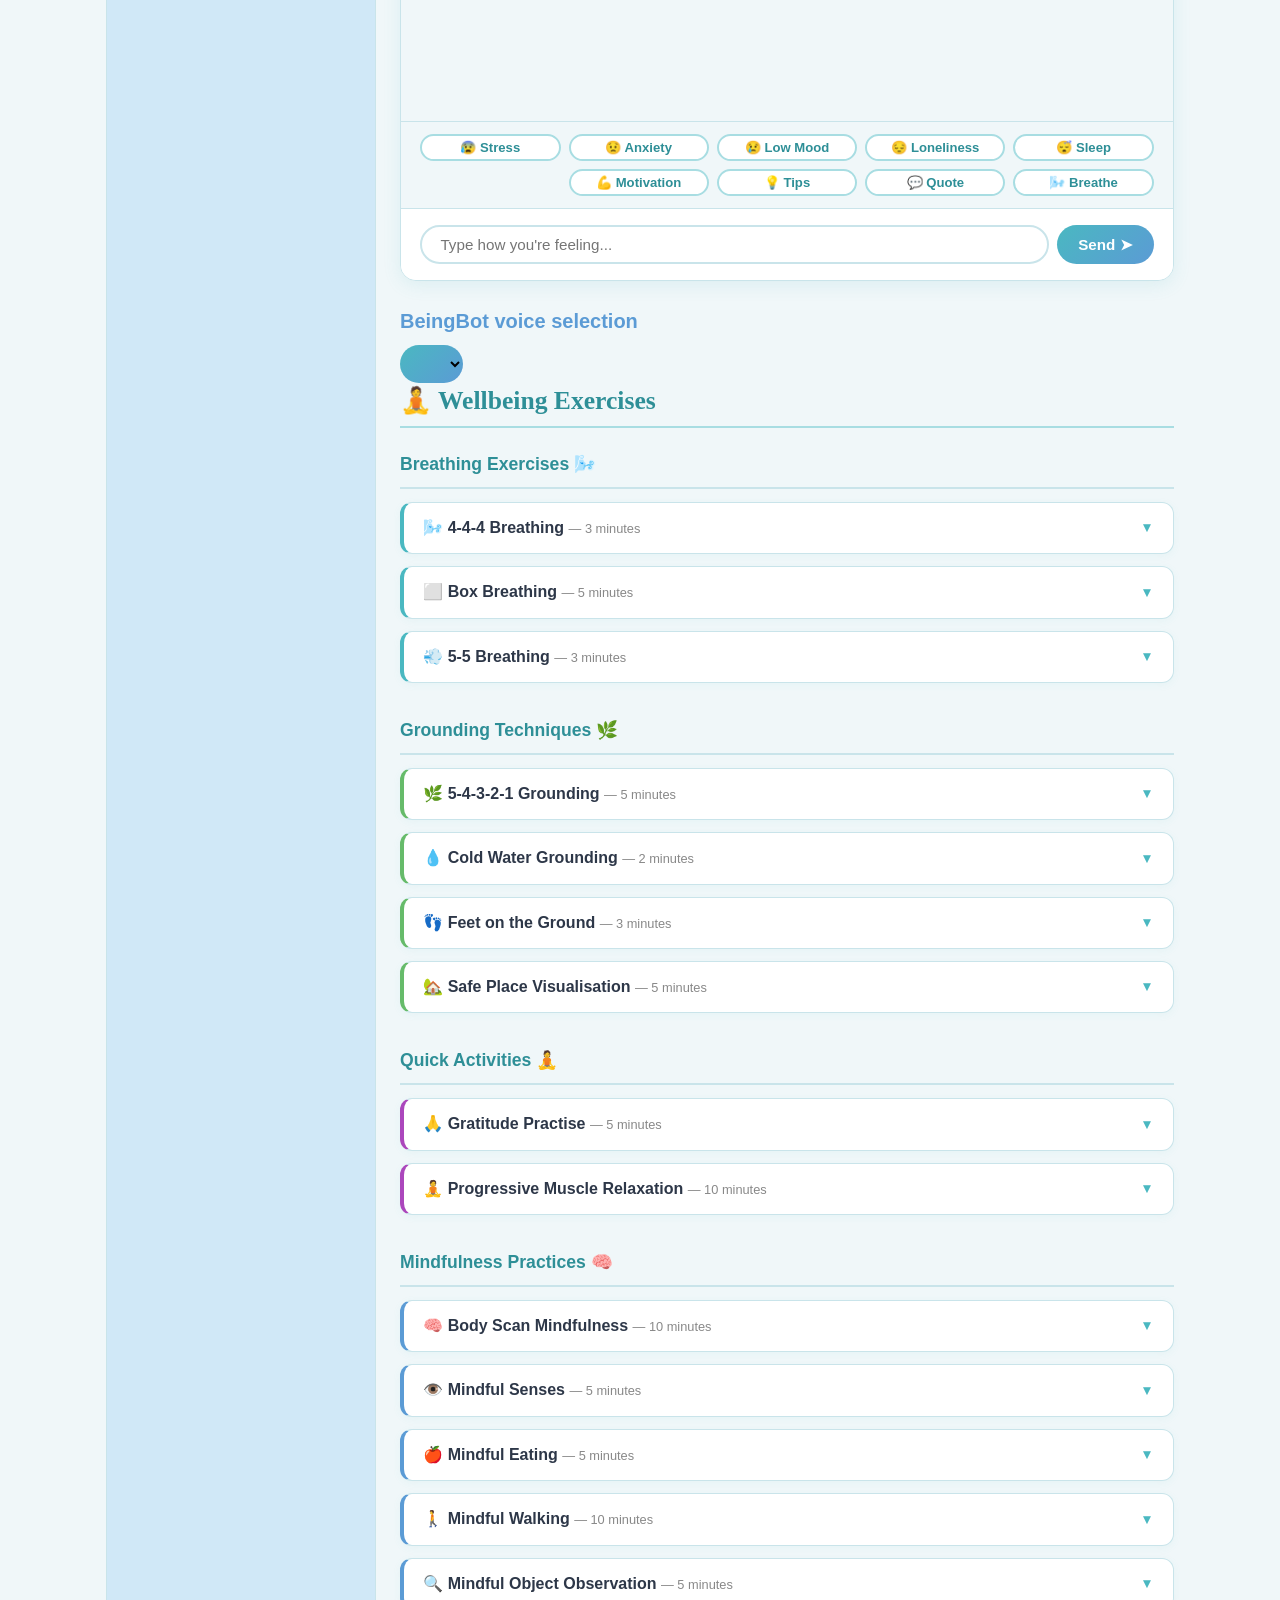
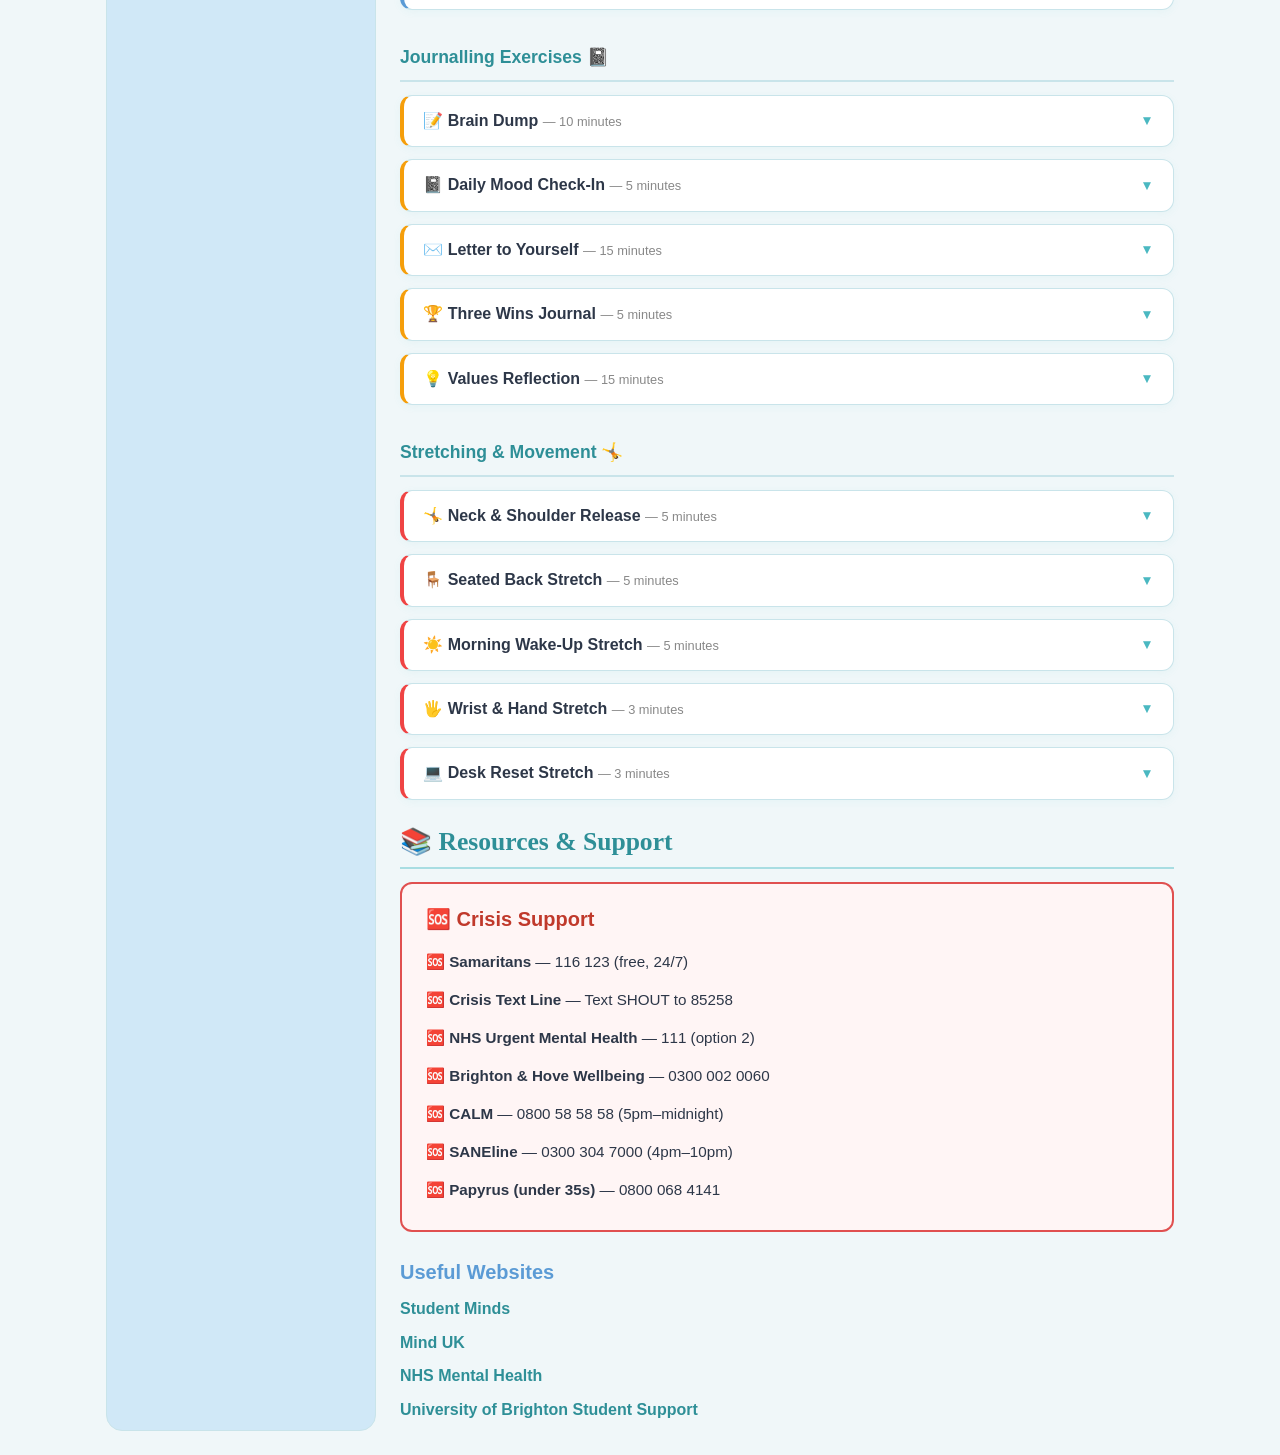
==== commit 2f10d795: "'Removed broken badge HTML from aside badges now rendered entirely by badgeSystem.js rendrBadges()'" ====
--- a/index.html
+++ b/index.html
@@ -663,105 +663,7 @@
         <div id="progressBar"></div>
       </div>
       <div id="progress-text"></div>
-      <!-- Badge System-->
-     <div class="unibeingBadgeHolder">
-      <h2 class="unibeingBadges">All UniBeing badges</h2>
-      </div>
-      <div class>
-        <ul class="uniBeingBadgesSide">
-          <li class="uniBeingDay1"></li>
-          <div class="unibeingBadgeHolder"></div>
-          <div class="unibeingBadgeGap"></div>
-          <div class="unibeingBadgeInformation">
-            <div class="day1">
-              <h3>First Day on UniBeing</h3>
-              <input type="image" name="UniBeingDay1Badge" id="badgeDay1" src="images/Day1Badge.png" disabled>
-            </div>
-            <div class="uniBeingBadgeDescription">Log onto UniBeing for the first time.</div>
-            <div class="uniBeingBadgeAwardDate">Unlocked on: N/A</div>
-          </div>
-          <li class="uniBeingDay7"></li>
-            <div class="unibeingBadgeHolder"></div>
-          <div class="unibeingBadgeGap"></div>
-          <div class="unibeingBadgeInformation">
-            <div class="day7">
-              <h3>First week on UniBeing</h3>
-               <input type="image" src="images/Day7Badge.png" disabled>
-            </div>
-            <div class="uniBeingBadgeDescription">Log onto UniBeing for seven consecutive days.</div>
-            <div class="uniBeingBadgeAwardDate">Unlocked on: N/A</div>
-          <li class="uniBeingDay14"></li>
-            <div class="unibeingBadgeHolder"></div>
-          <div class="unibeingBadgeGap"></div>
-          <div class="unibeingBadgeInformation">
-            <div class="day14">
-              <h3>Two weeks on UniBeing</h3>
-              <input type="image" id="uniBeingDay1" src="images/Day14Badge.png" disabled>
-            </div>
-            <div class="uniBeingBadgeDescription">Log onto UniBeing for fourteen consecutive days.</div>
-            <div class="uniBeingBadgeAwardDate">Unlocked on: N/A</div>
-          <li class="uniBeingDay21"></li>
-            <div class="unibeingBadgeHolder"></div>
-          <div class="unibeingBadgeGap"></div>
-          <div class="unibeingBadgeInformation">
-            <div class="day21">
-              <h3>Frequent Visitor</h3>
-              <input type="image" src="images/Day21Badge.png" disabled>
-            </div>
-            <div class="uniBeingBadgeDescription">Log onto UniBeing for 21 consecutive days.</div>
-            <div class="uniBeingBadgeAwardDate">Unlocked on: N/A</div>
-              <li class="uniBeingFirstMood"></li>
-            <div class="unibeingBadgeHolder"></div>
-          <div class="unibeingBadgeGap"></div>
-          <div class="unibeingBadgeInformation">
-            <div class="firstMood">
-              <h3>Mood Tracker</h3>
-              <input type="image" src="images/FirstMood.png" disabled>
-            </div>
-            <div class="uniBeingBadgeDescription">Log a mood for the first time.</div>
-            <div class="uniBeingBadgeAwardDate">Unlocked on: N/A</div>
-              <li class="uniBeingMoodMaster"></li>
-            <div class="unibeingBadgeHolder"></div>
-          <div class="unibeingBadgeGap"></div>
-          <div class="unibeingBadgeInformation">
-            <div class="moodMaster">
-              <h3>Mood Master</h3>
-              <input type="image" src="images/MoodMaster.png" disabled>
-            </div>
-            <div class="uniBeingBadgeDescription">Log a mood for five consecutive days in a row.</div>
-            <div class="uniBeingBadgeAwardDate">Unlocked on: N/A</div>
-              <div class="unibeingBadgeInformation">
-            <div class="firstChat">
-              <h3>First Chat</h3>
-              <input type="image" src="images/FirstChat.png" disabled>
-            </div>
-            <div class="uniBeingBadgeDescription">Chat with BeingBot once.</div>
-            <div class="uniBeingBadgeAwardDate">Unlocked on: N/A</div>
-              <div class="unibeingBadgeInformation">
-            <div class="chatMaster">
-              <h3>BeingBot Friend</h3>
-              <input type="image" src="images/MasterChatter.png" disabled>
-            </div>
-            <div class="uniBeingBadgeDescription">Chat with BeingBot five times.</div>
-            <div class="uniBeingBadgeAwardDate">Unlocked on: N/A</div>
-              <div class="unibeingBadgeInformation">
-            <div class="wellbeingExplore">
-              <h3>Wellbeing Explorer</h3>
-              <input type="image" src="images/WellBeingStarter.png" disabled>
-            </div>
-            <div class="uniBeingBadgeDescription">Open a wellbeing exercise for the first time.</div>
-            <div class="uniBeingBadgeAwardDate">Unlocked on: N/A</div>
-              <div class="unibeingBadgeInformation">
-            <div class="wellbeingMaster">
-              <h3>Wellbeing Champion</h3>
-              <input type="image" src="images/WellBeingMaster.png" disabled>
-            </div>
-            <div class="uniBeingBadgeDescription">Complete five wellbeing exercises.</div>
-            <div class="uniBeingBadgeAwardDate">Unlocked on: N/A</div>
-        </ul>
-      </div>
-    </aside>
-
+      
     <!-- FOOTER -->
     <footer role="contentinfo">
       <small>&copy; 2026, UniBeing — University of Brighton.</small>
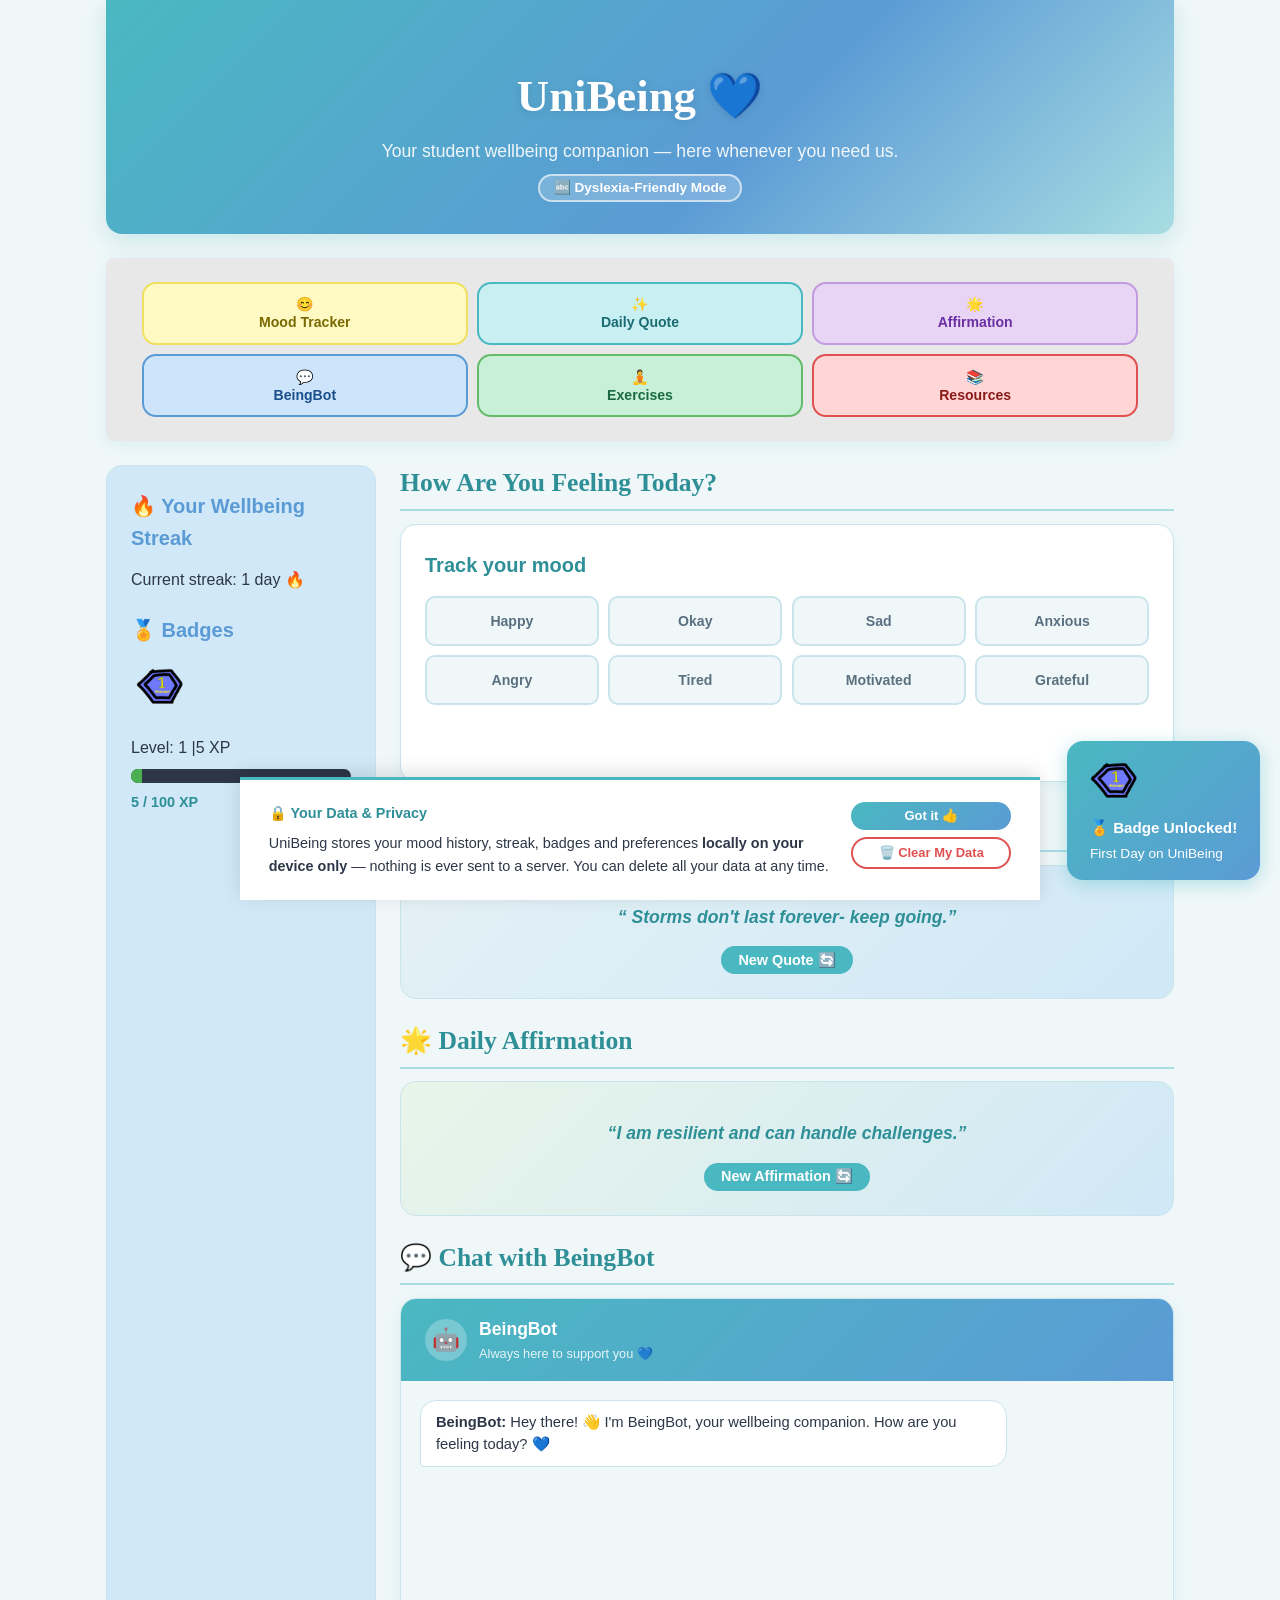
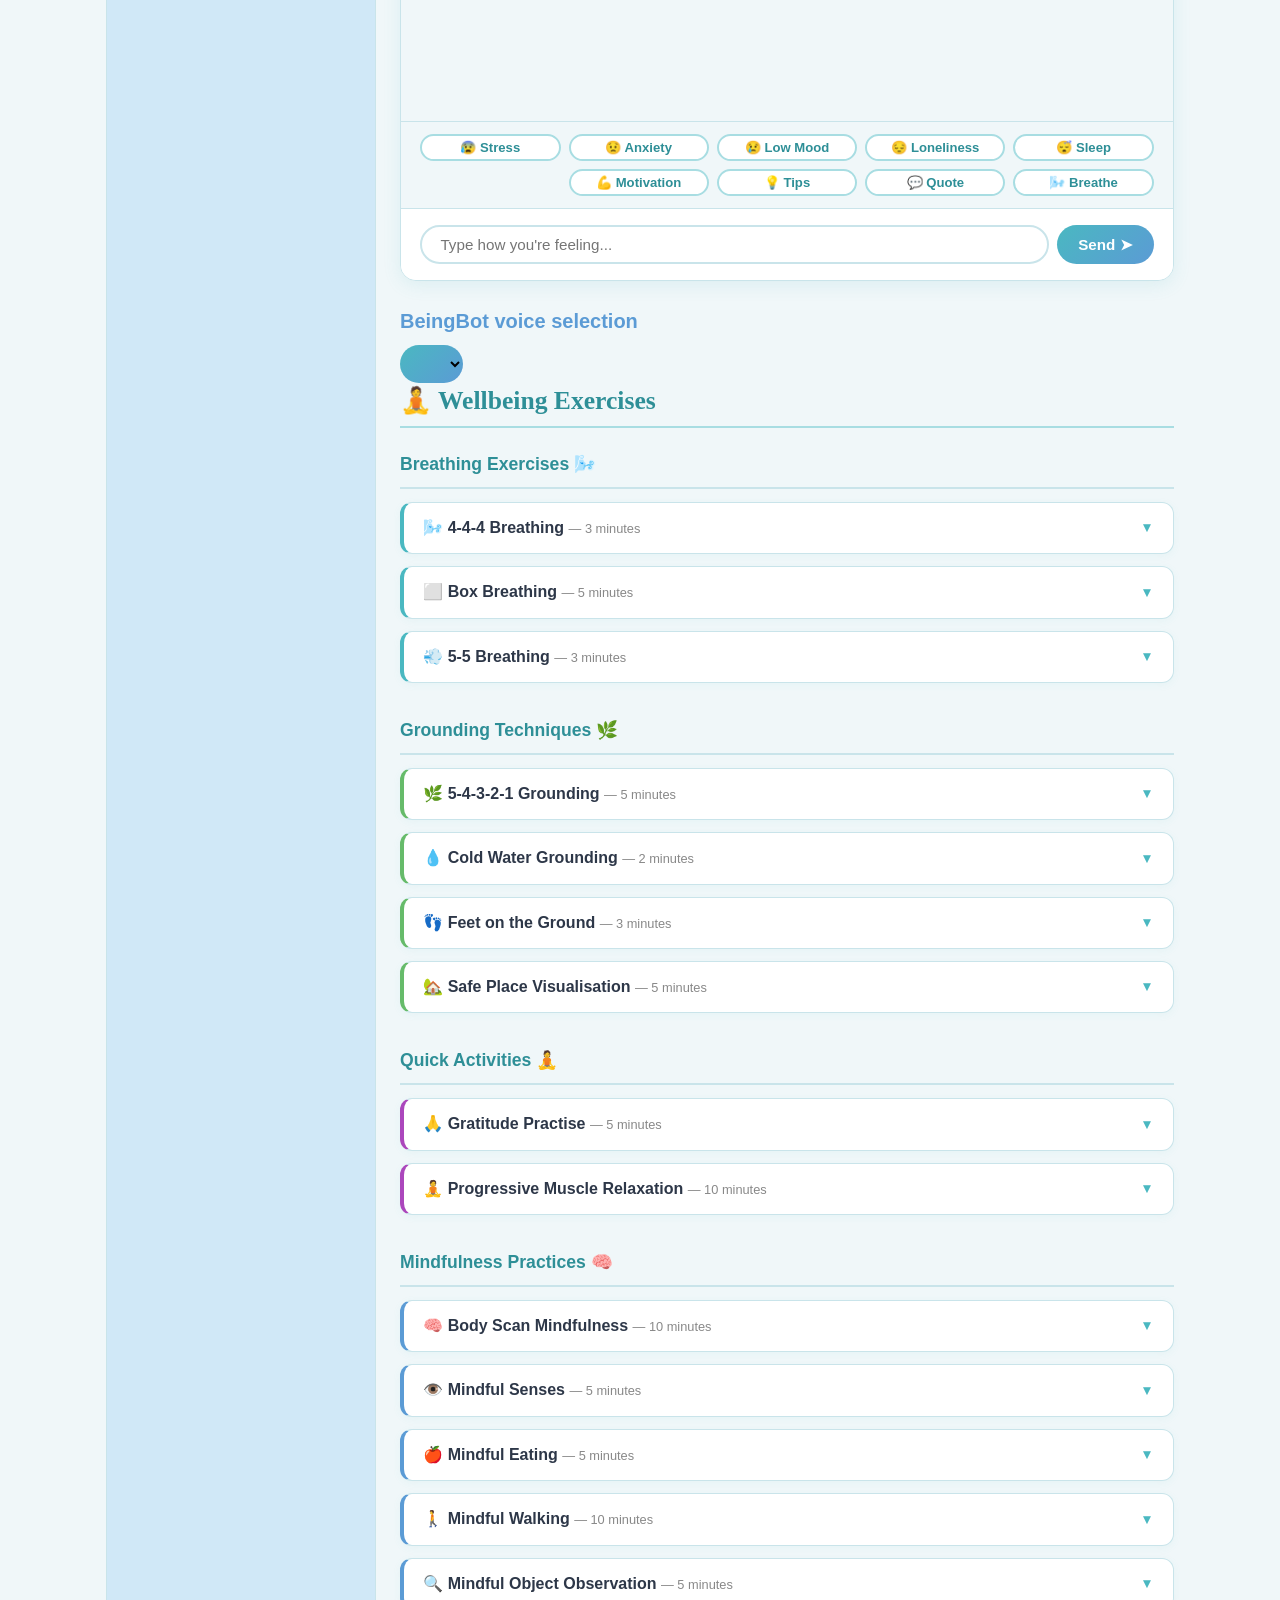
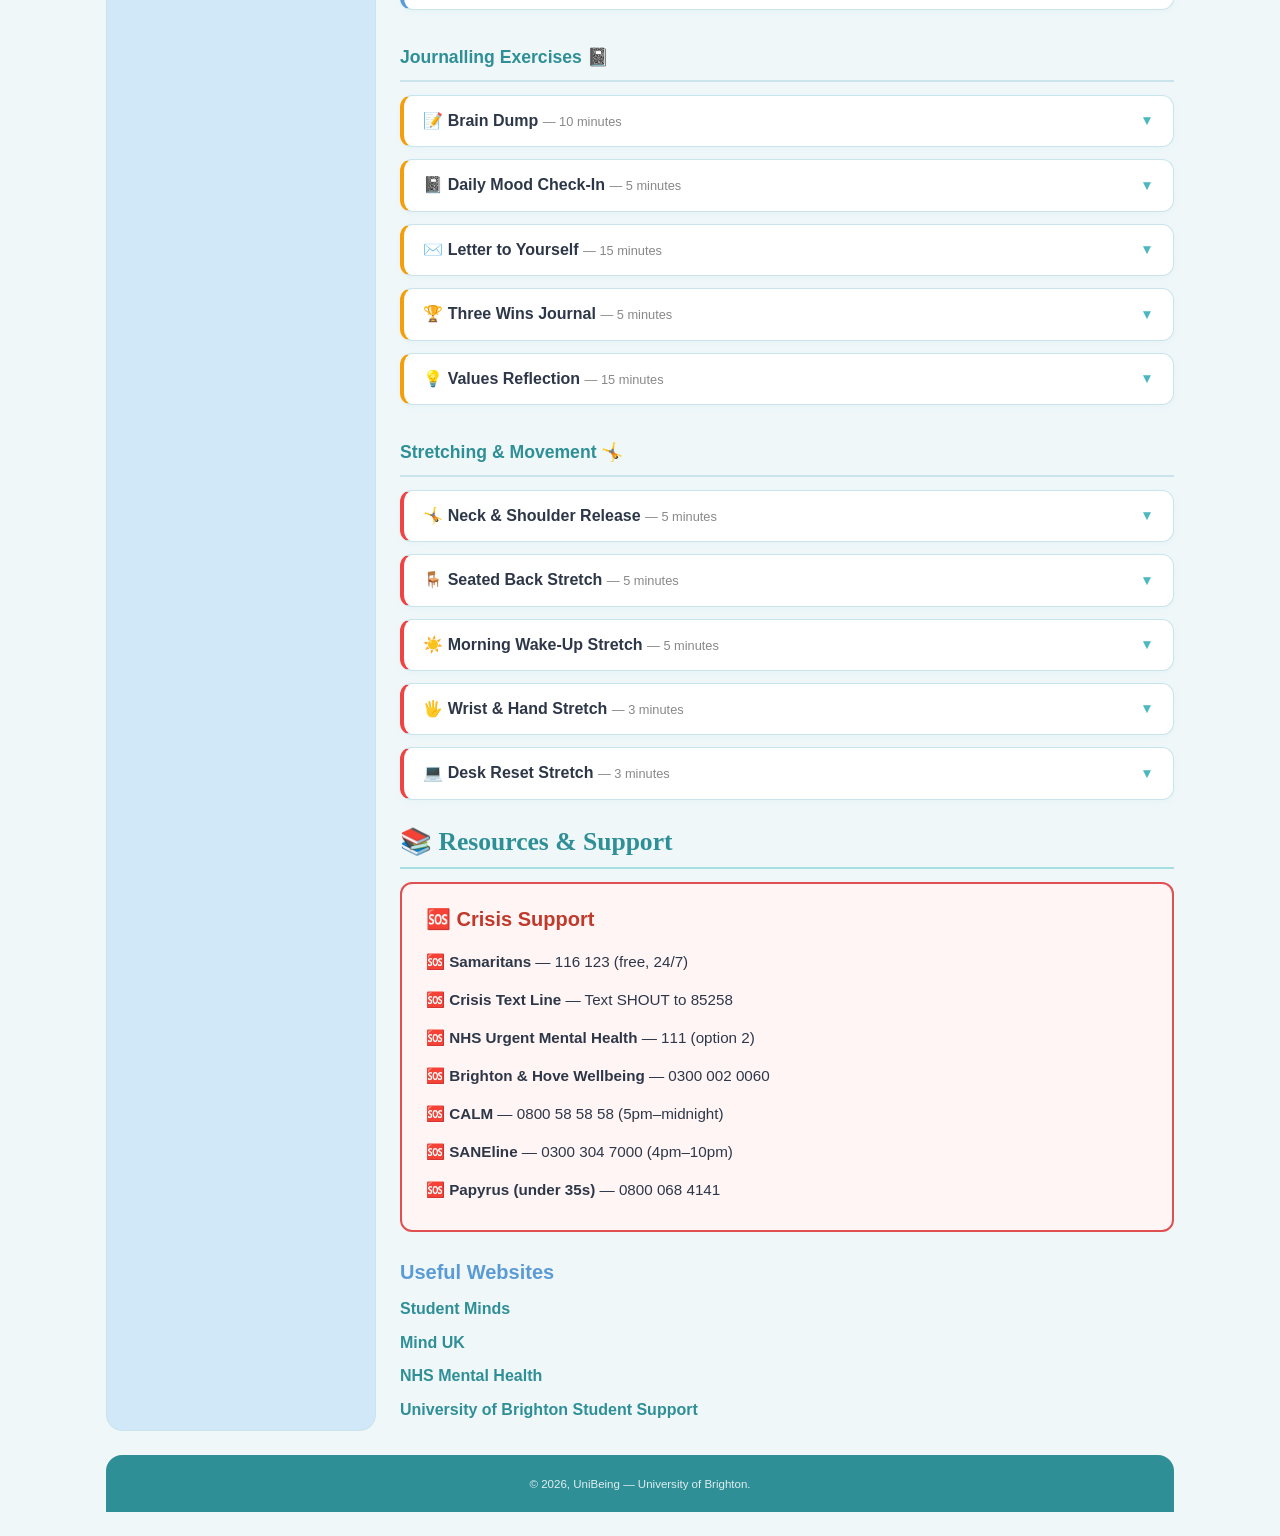
==== commit 2586358d: "'Added the </aside>'" ====
--- a/index.html
+++ b/index.html
@@ -663,8 +663,8 @@
         <div id="progressBar"></div>
       </div>
       <div id="progress-text"></div>
-      
-    <!-- FOOTER -->
+    </aside>
+      <!-- FOOTER -->
     <footer role="contentinfo">
       <small>&copy; 2026, UniBeing — University of Brighton.</small>
     </footer>
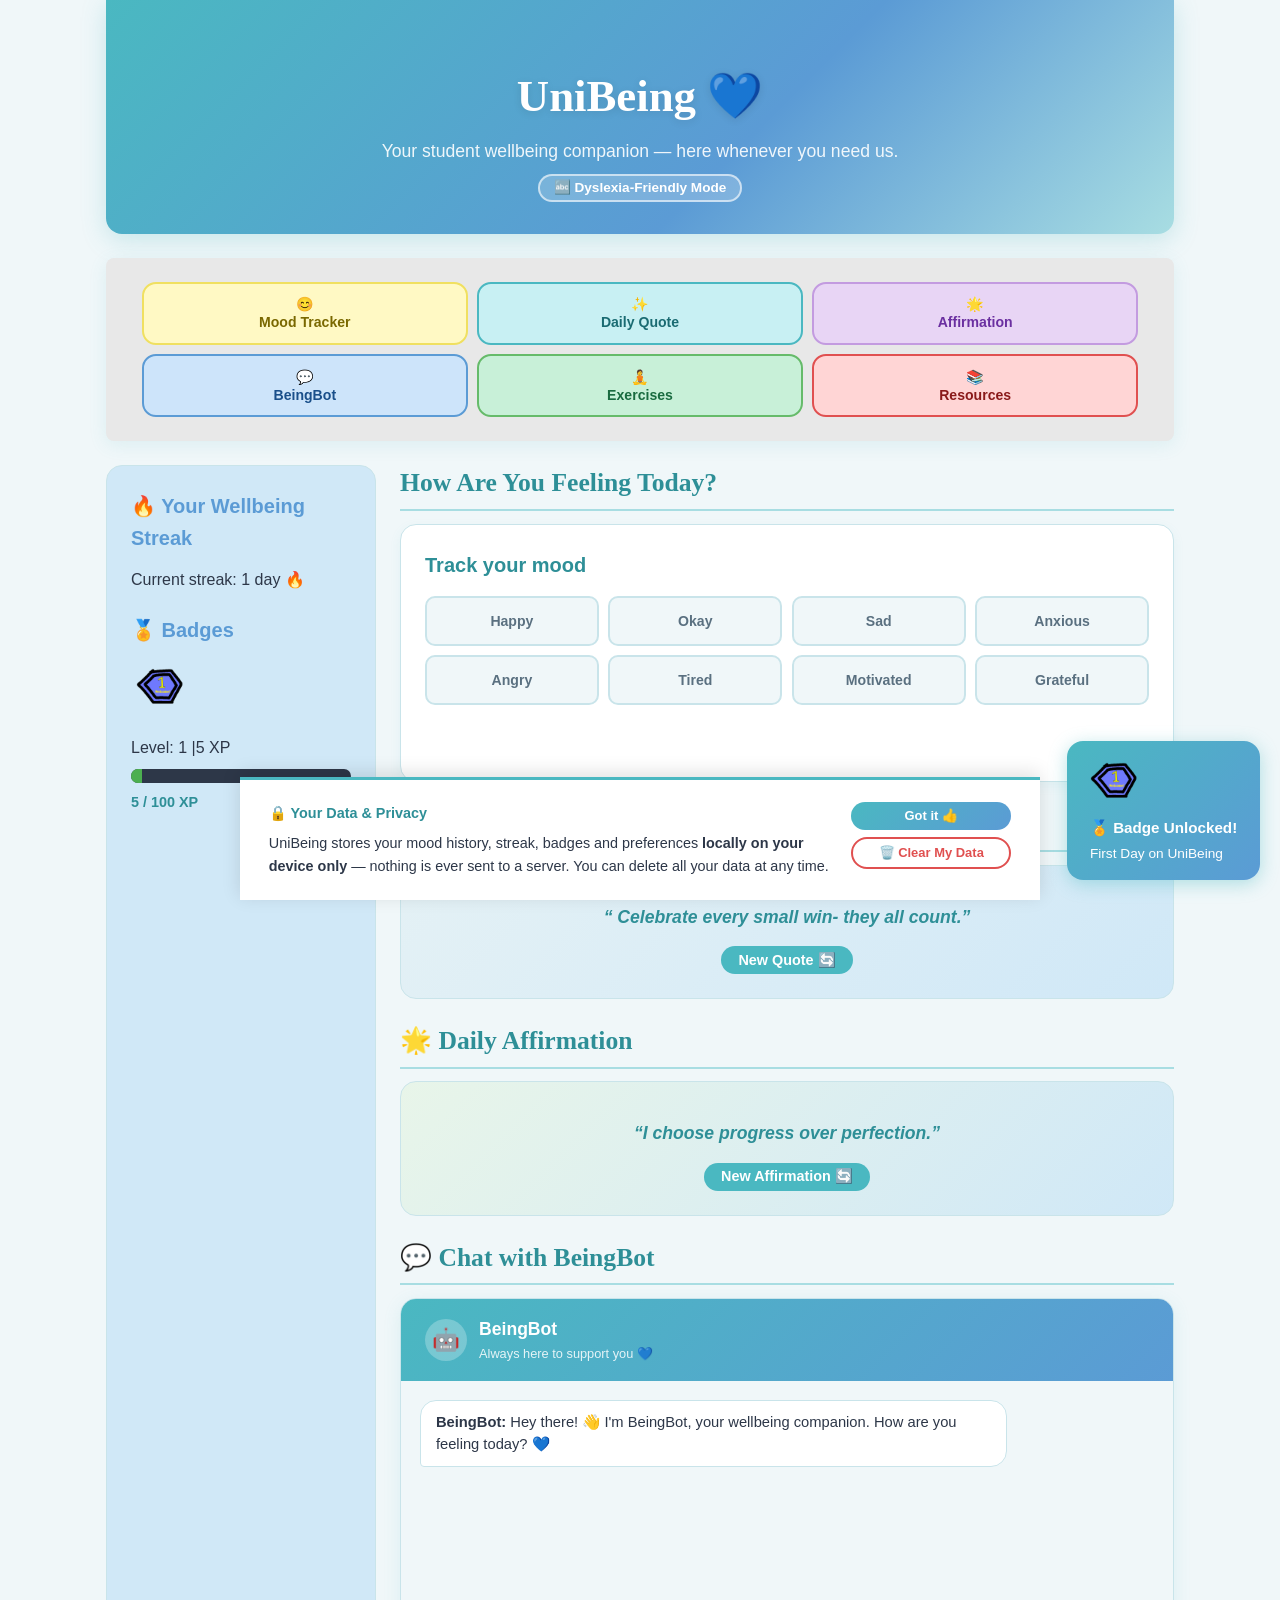
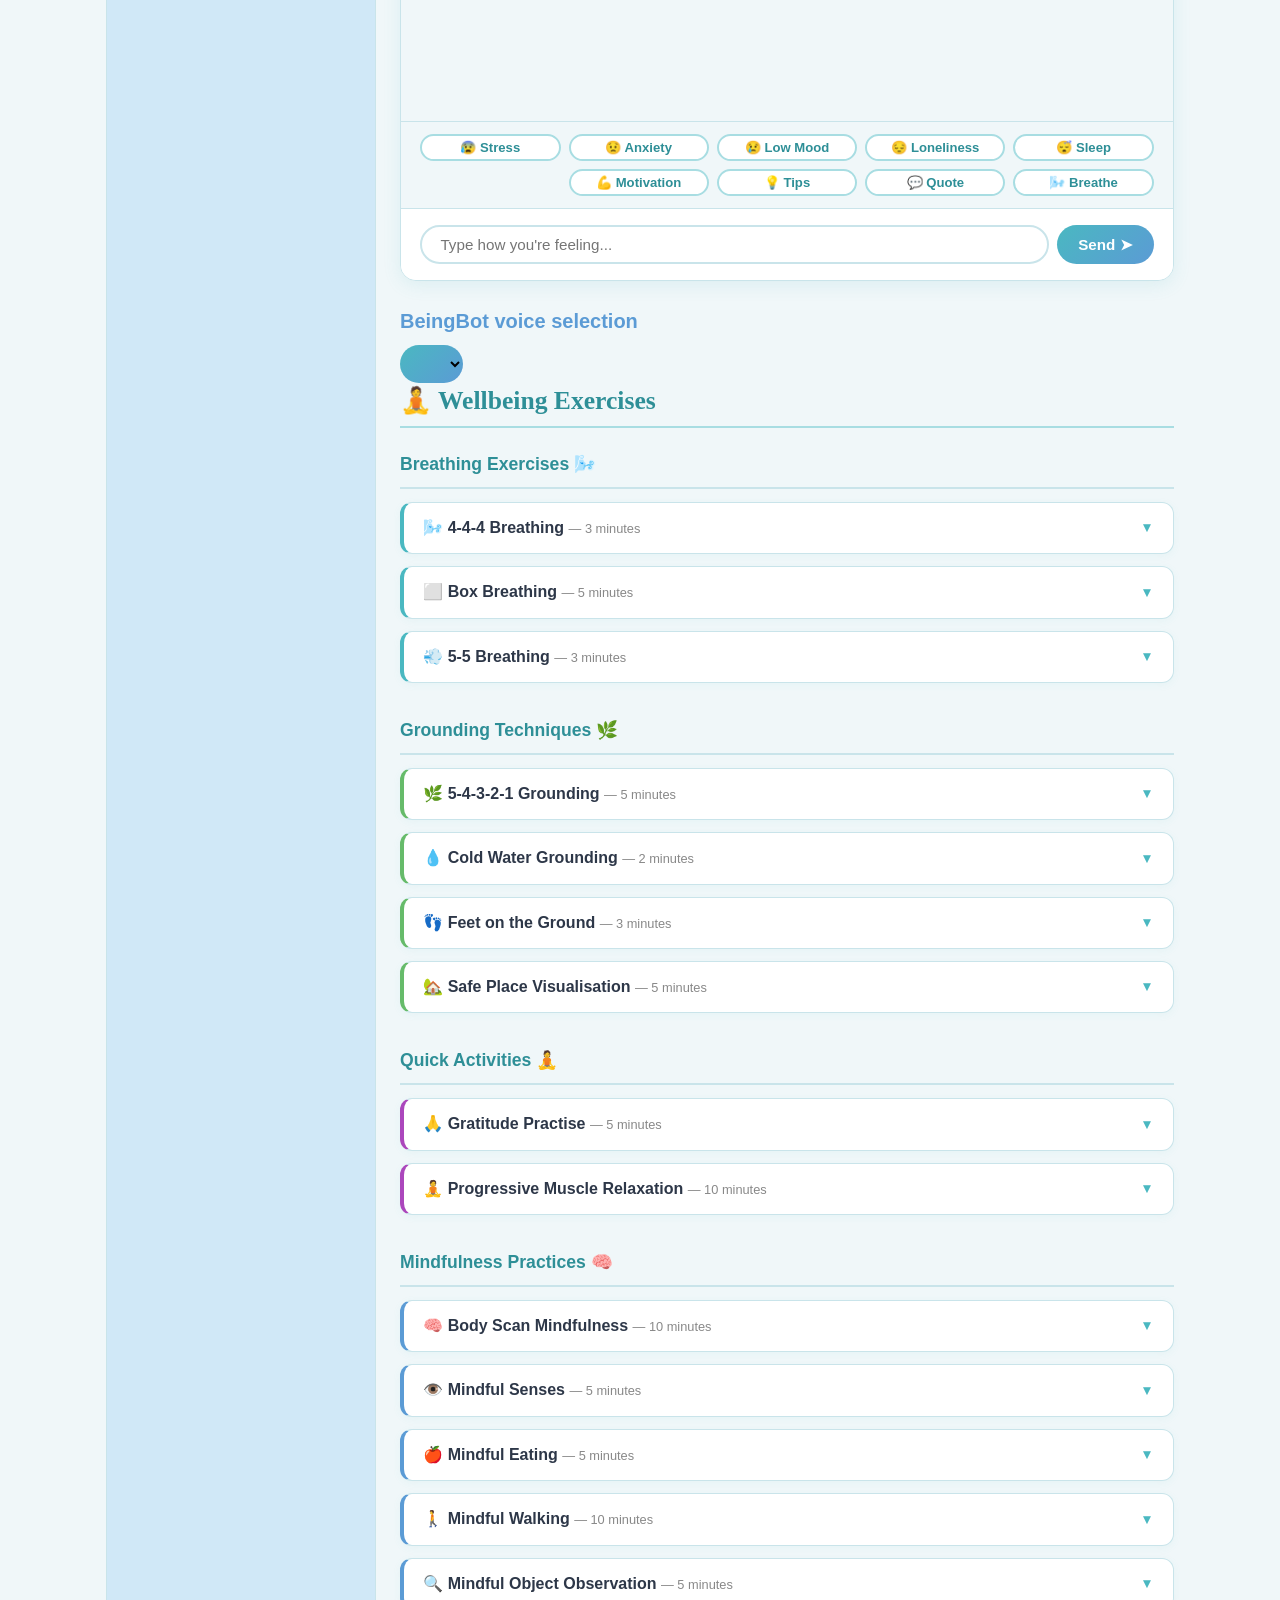
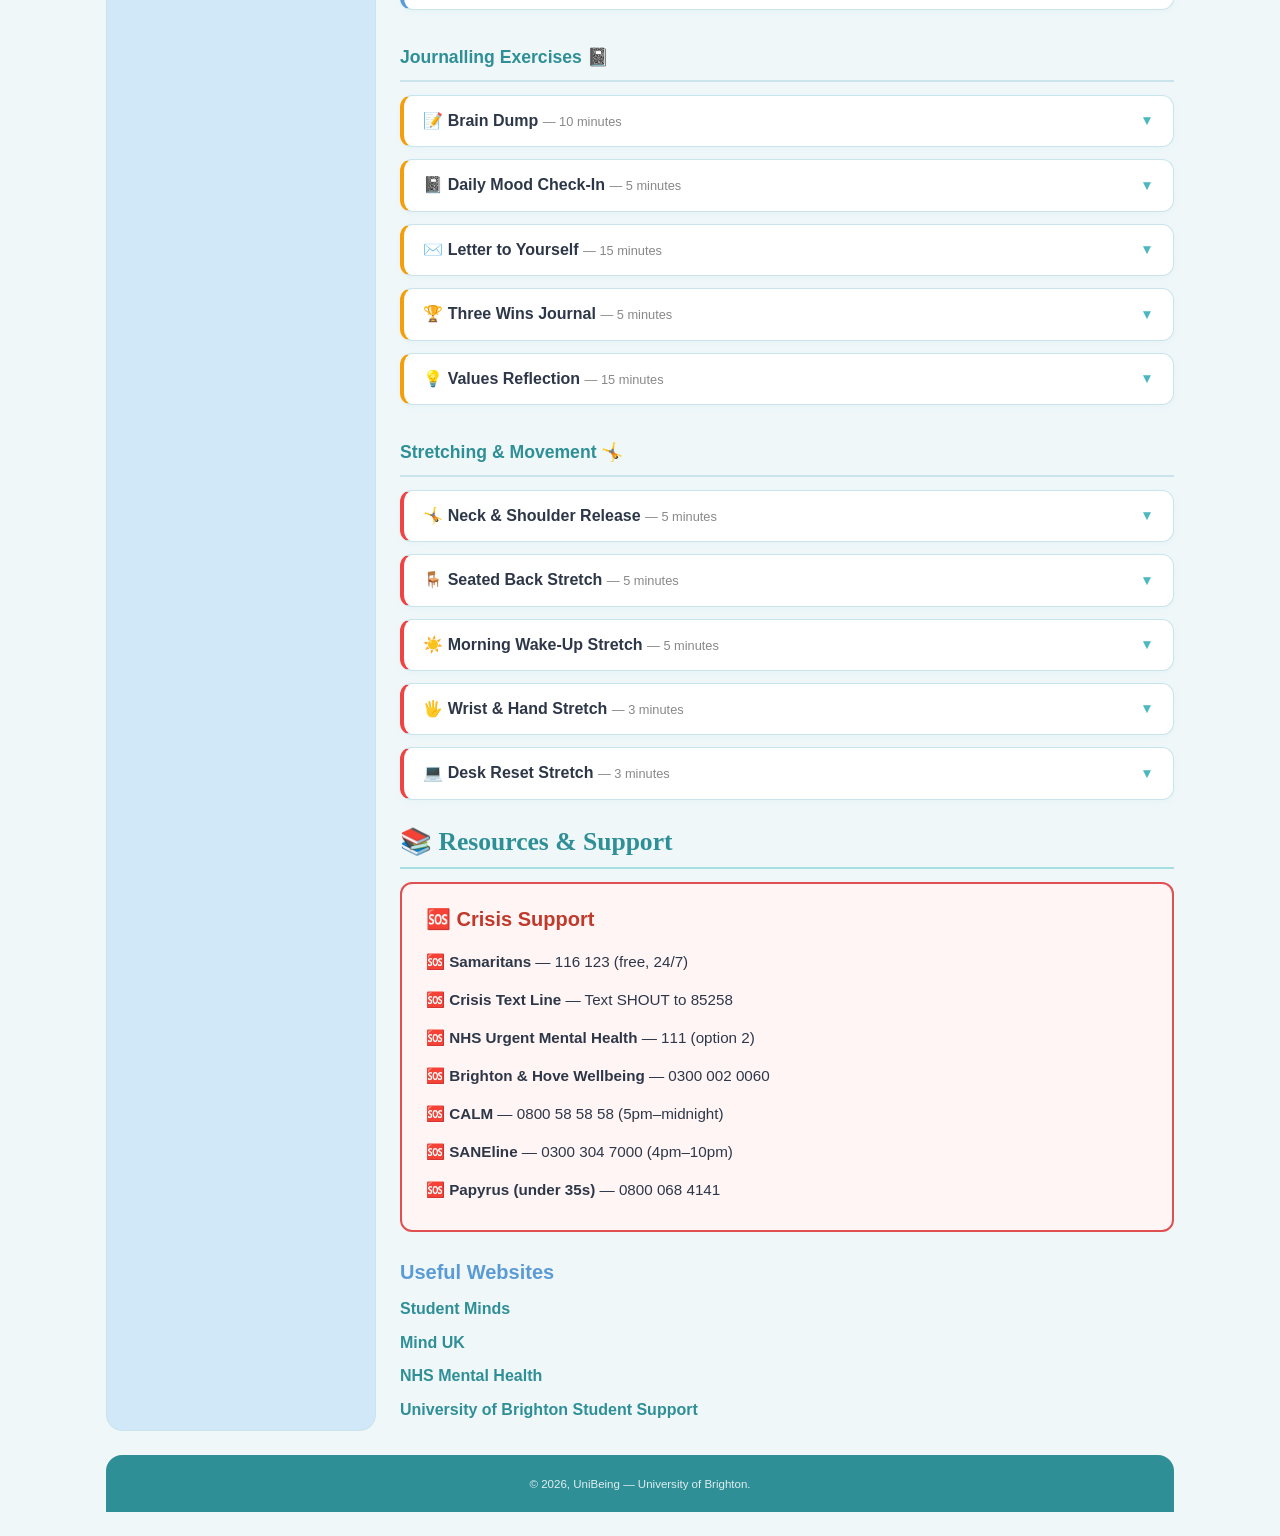
==== commit cb0d13db: "spaces" ====
--- a/index.html
+++ b/index.html
@@ -664,6 +664,7 @@
       </div>
       <div id="progress-text"></div>
     </aside>
+    
       <!-- FOOTER -->
     <footer role="contentinfo">
       <small>&copy; 2026, UniBeing — University of Brighton.</small>
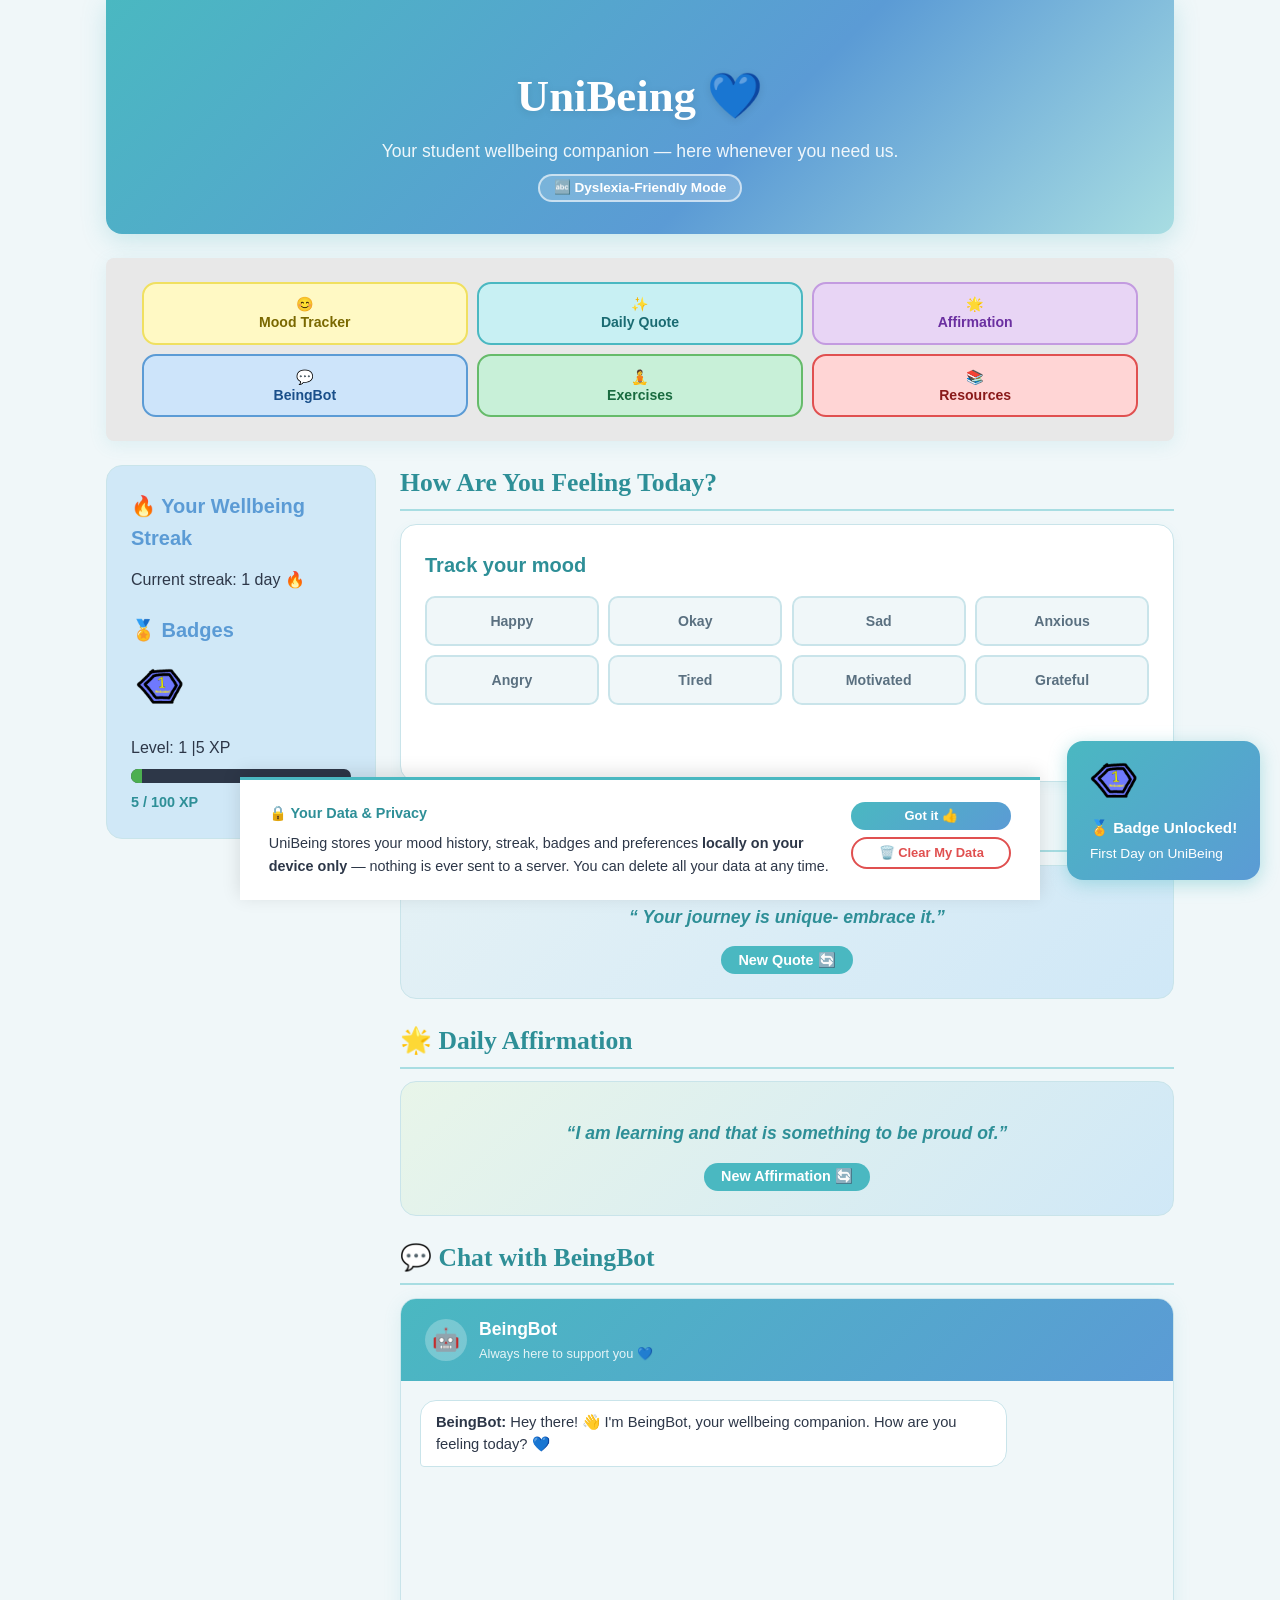
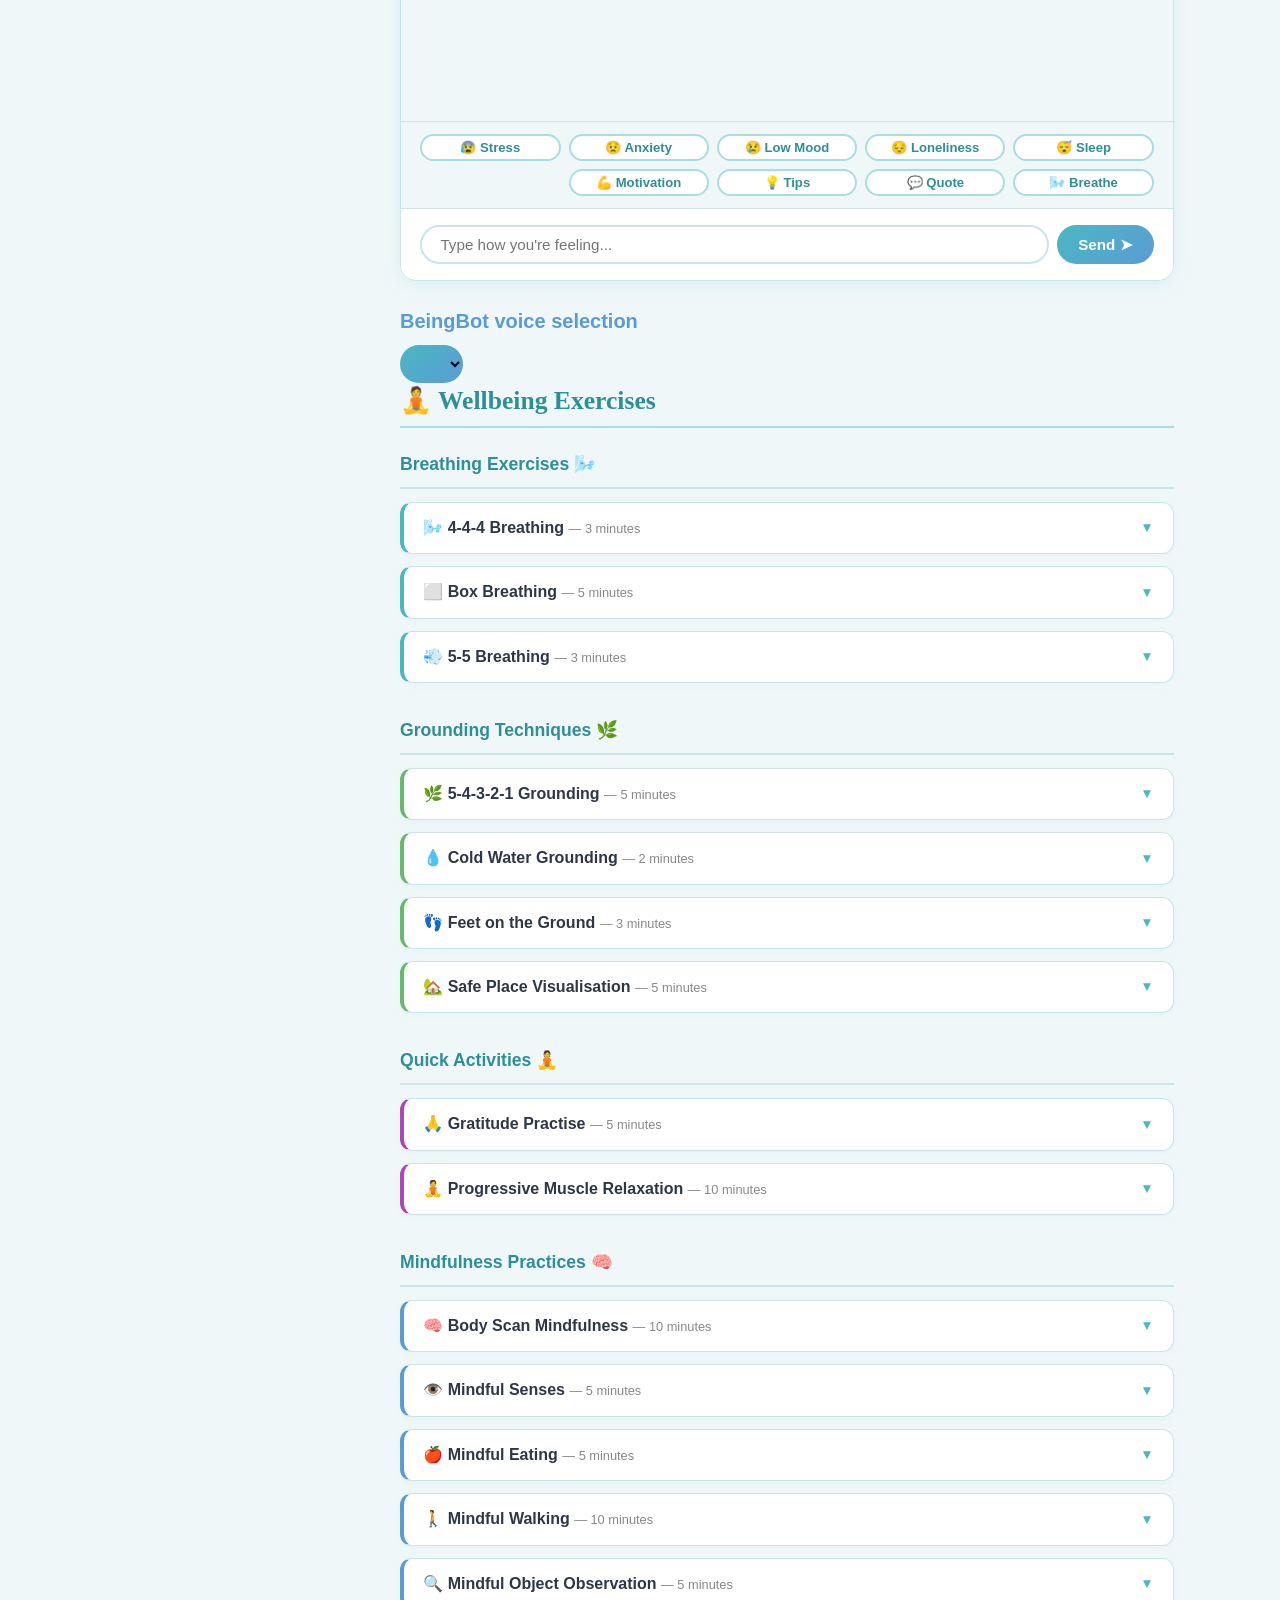
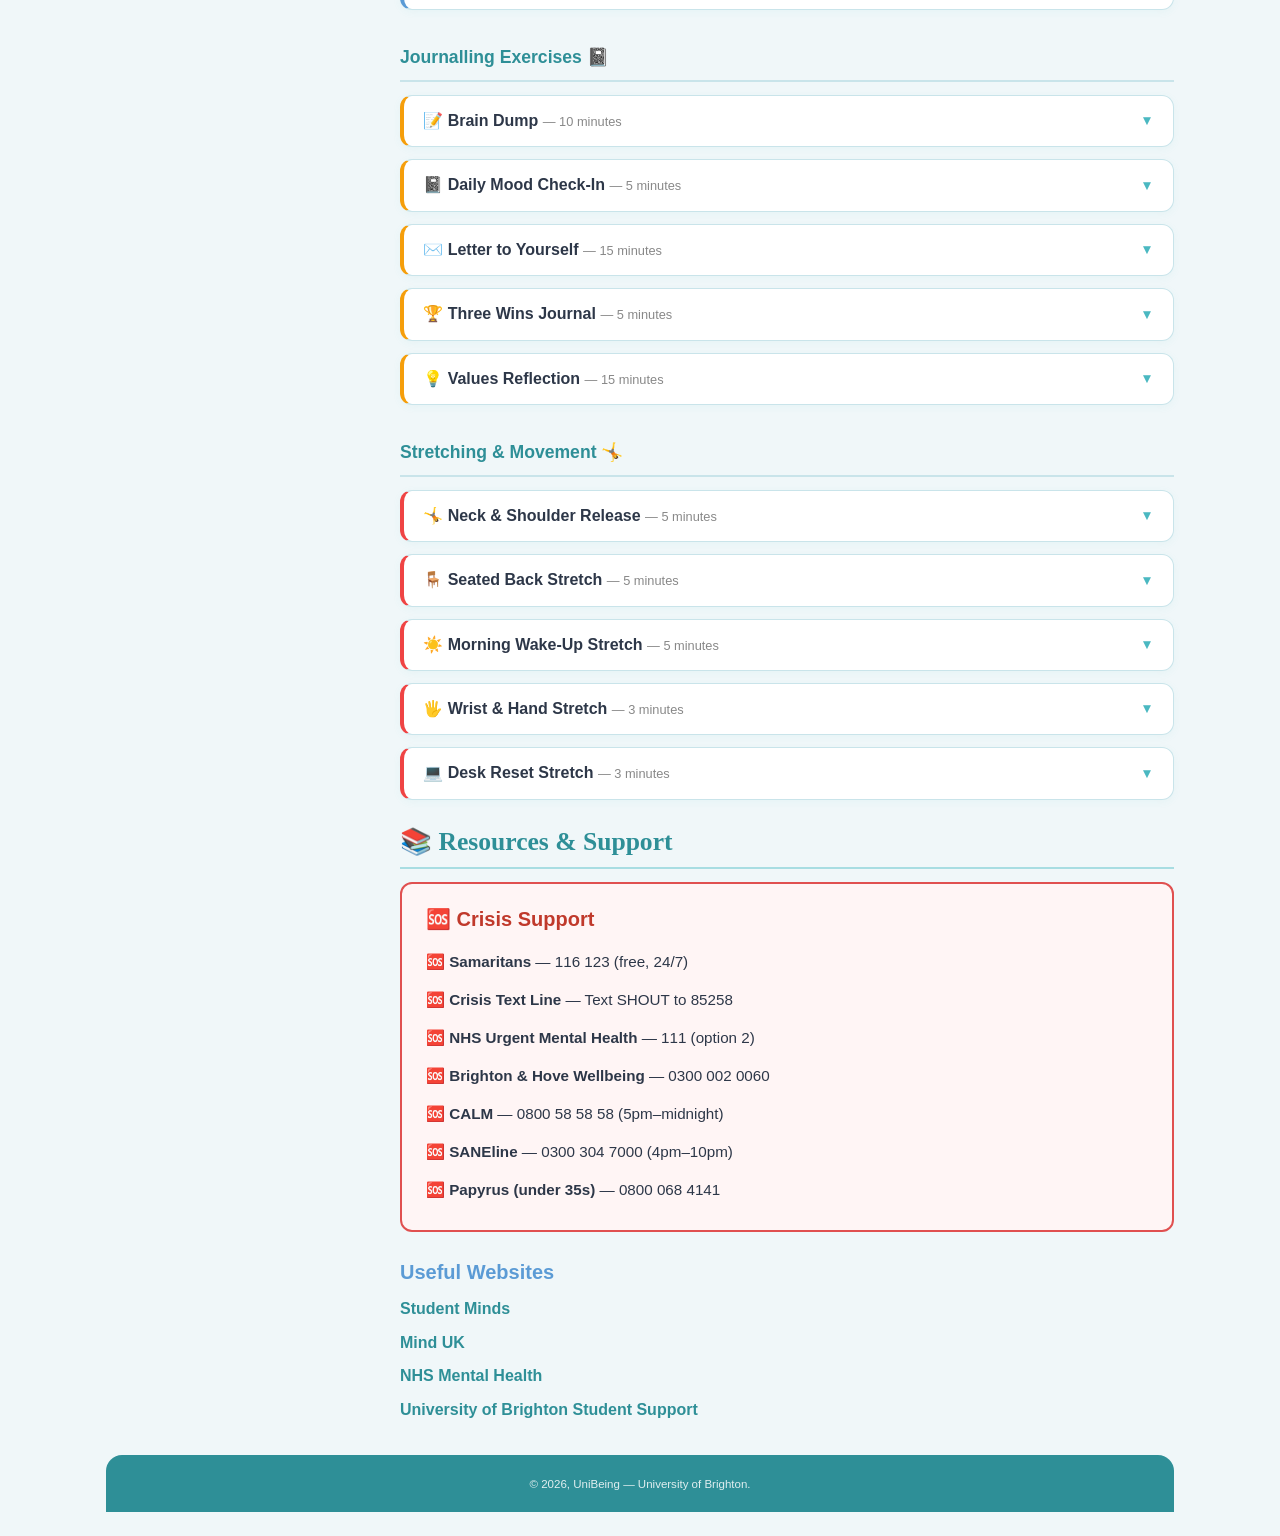
==== commit 311a0924: "'Replace empty div spacer with grid-column-start on quick reply row 2'" ====
--- a/index.html
+++ b/index.html
@@ -595,8 +595,7 @@
           <button class="quick-btn" onclick="quickSend('I feel sad')">😢 Low Mood</button>
           <button class="quick-btn" onclick="quickSend('I feel lonely')">😔 Loneliness</button>
           <button class="quick-btn" onclick="quickSend('I cannot sleep')">😴 Sleep</button>
-          <div style="width:50%"></div>
-          <button class="quick-btn" onclick="quickSend('I need motivation')">💪 Motivation</button>
+          <button class="quick-btn" style="grid-column-start: 2" onclick="quickSend('I need motivation')">💪 Motivation</button>
           <button class="quick-btn" onclick="quickSend('I need tips')">💡 Tips</button>
           <button class="quick-btn" onclick="quickSend('Give me a quote')">💬 Quote</button>
           <button class="quick-btn" onclick="quickSend('breathing exercise')">🌬️ Breathe</button>
@@ -664,7 +663,7 @@
       </div>
       <div id="progress-text"></div>
     </aside>
-    
+
       <!-- FOOTER -->
     <footer role="contentinfo">
       <small>&copy; 2026, UniBeing — University of Brighton.</small>
--- a/cascading_style_sheets/stylesheet.css
+++ b/cascading_style_sheets/stylesheet.css
@@ -140,6 +140,7 @@
     border-radius: var(--radius);
     padding: 1.5em;
     border: 1px solid var(--border);
+    align-self: start;
 }
 
 /* Footer --------------------------------------------------------- */
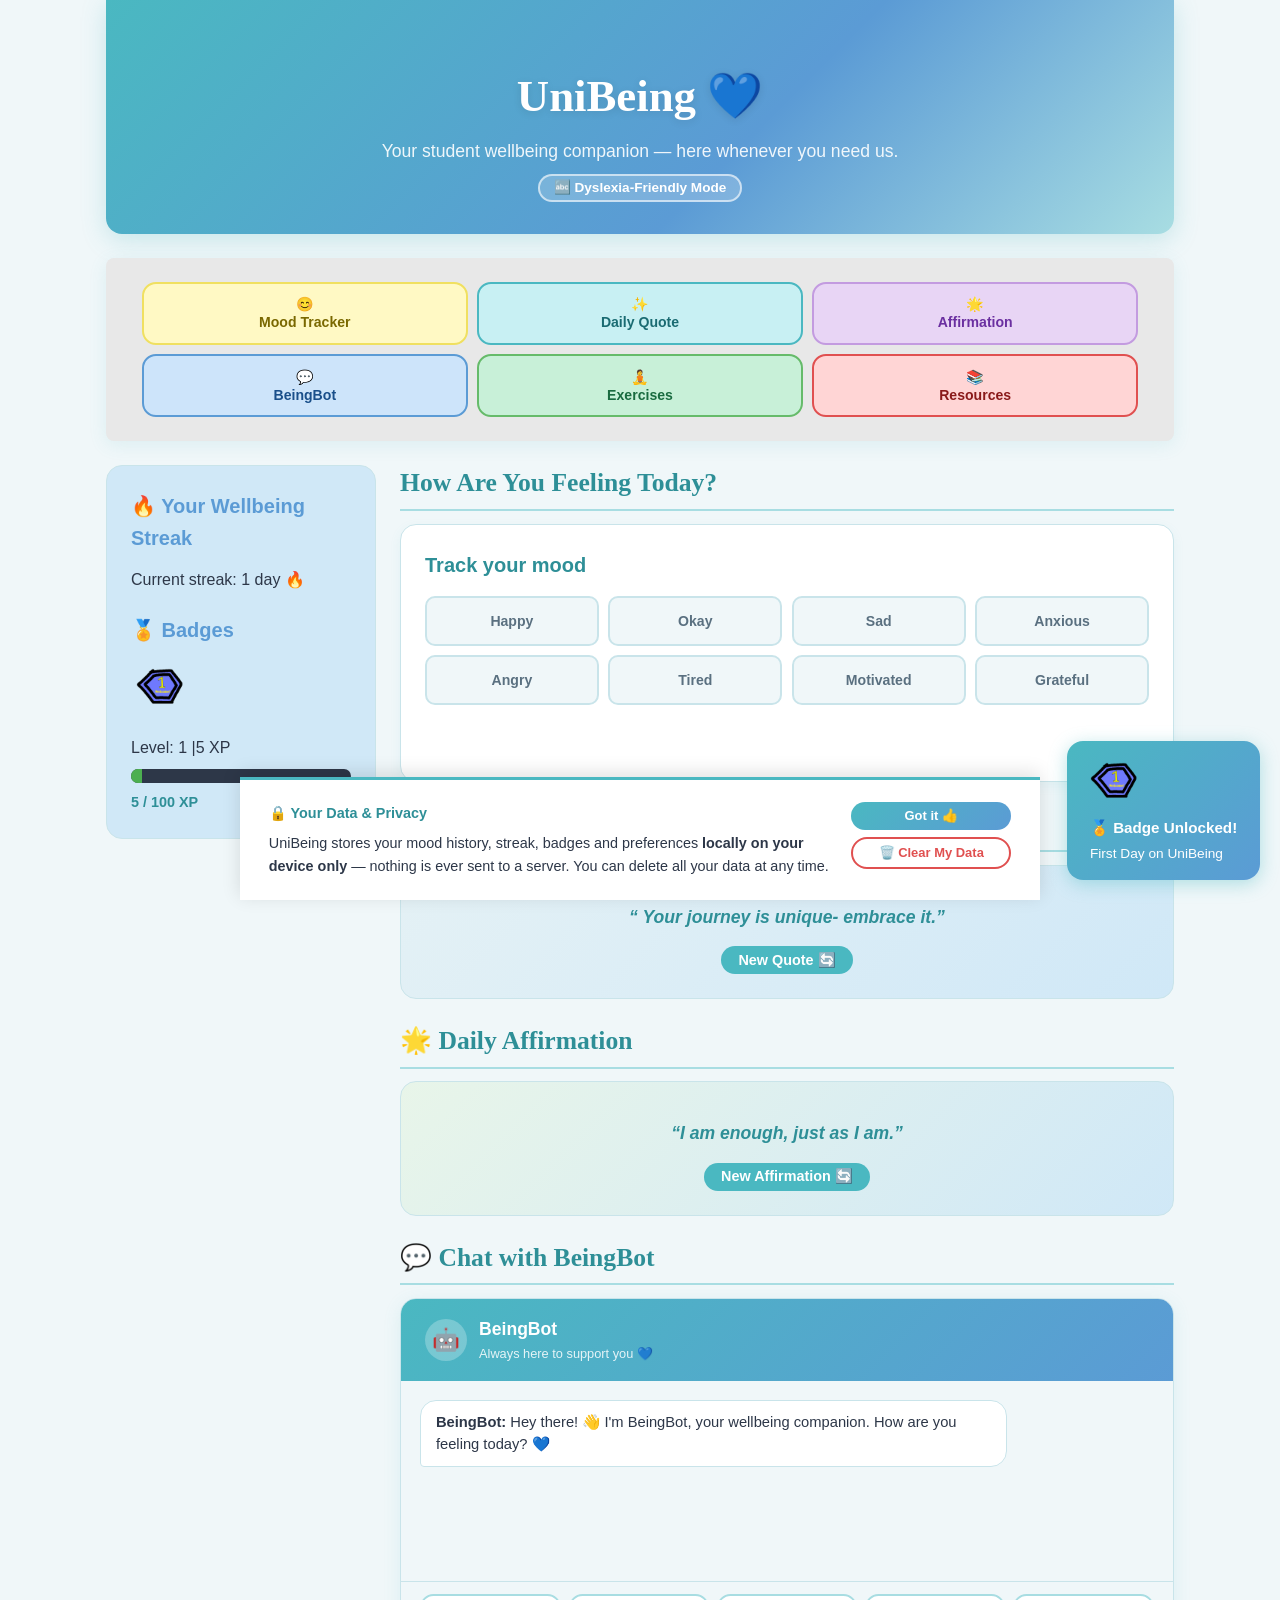
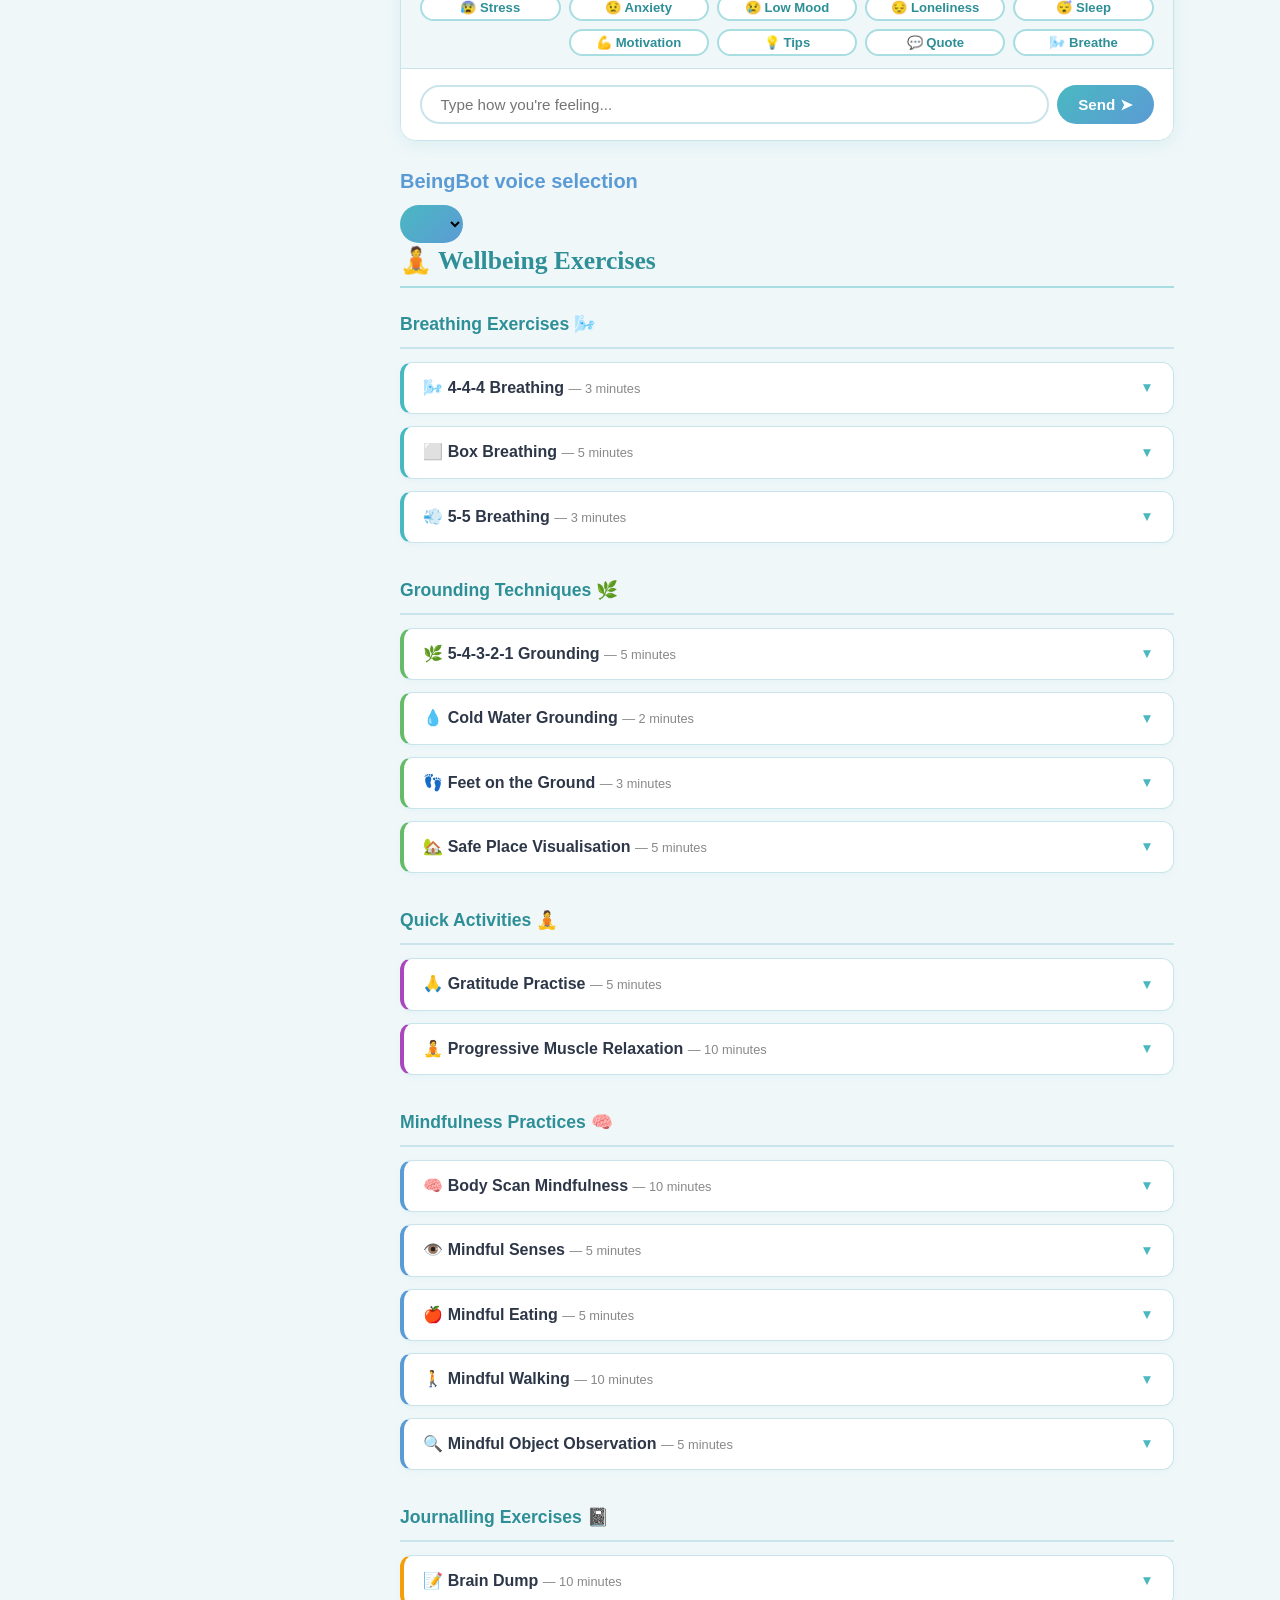
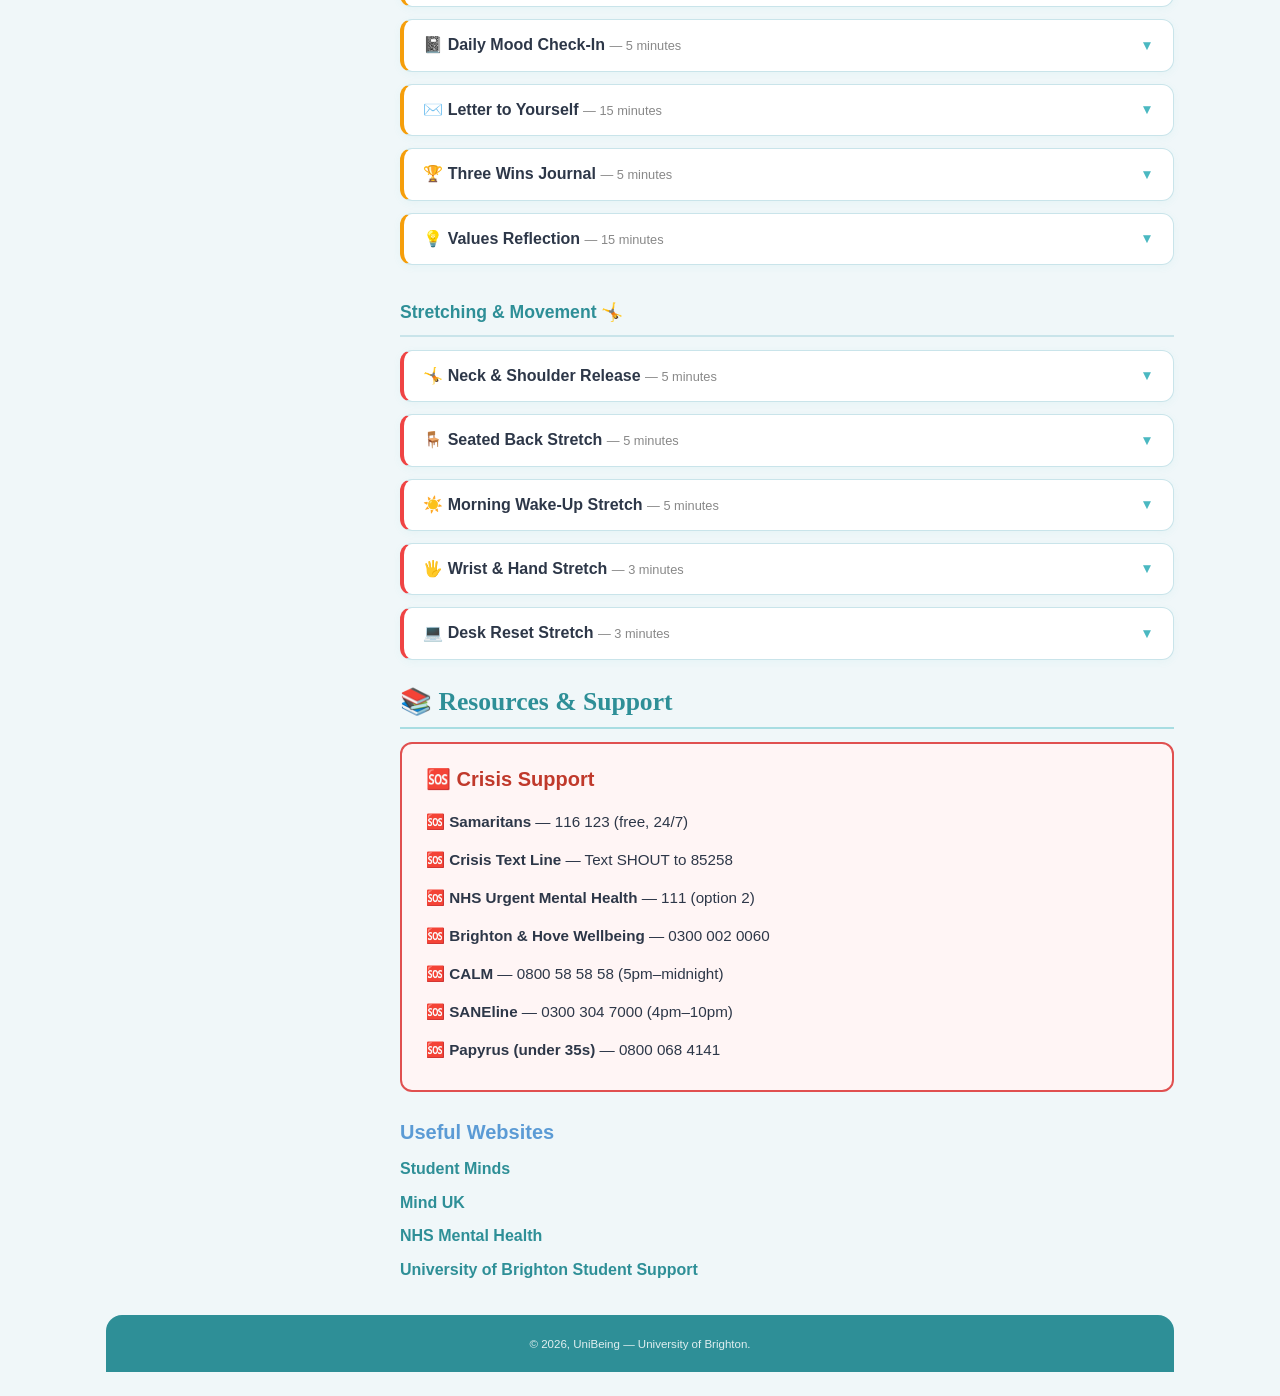
==== commit a4004f29: "'Replace fixed chat-box height with min/max height to remove empty space'" ====
--- a/index.html
+++ b/index.html
@@ -298,14 +298,15 @@
     .chat-header p  { color: rgba(255,255,255,0.85); margin: 0; font-size: 0.8em; }
 
     #chat-box {
-      height: 340px;
-      overflow-y: auto;
-      padding: 1.2em;
-      display: flex;
-      flex-direction: column;
-      gap: 0.75em;
-      background: #f0f7f9;
-    }
+    min-height: 200px;
+    max-height: 340px;
+    overflow-y: auto;
+    padding: 1.2em;
+    display: flex;
+    flex-direction: column;
+    gap: 0.75em;
+    background: #f0f7f9;
+  }
     .chat-message {
       max-width: 80%;
       padding: 0.7em 1em;
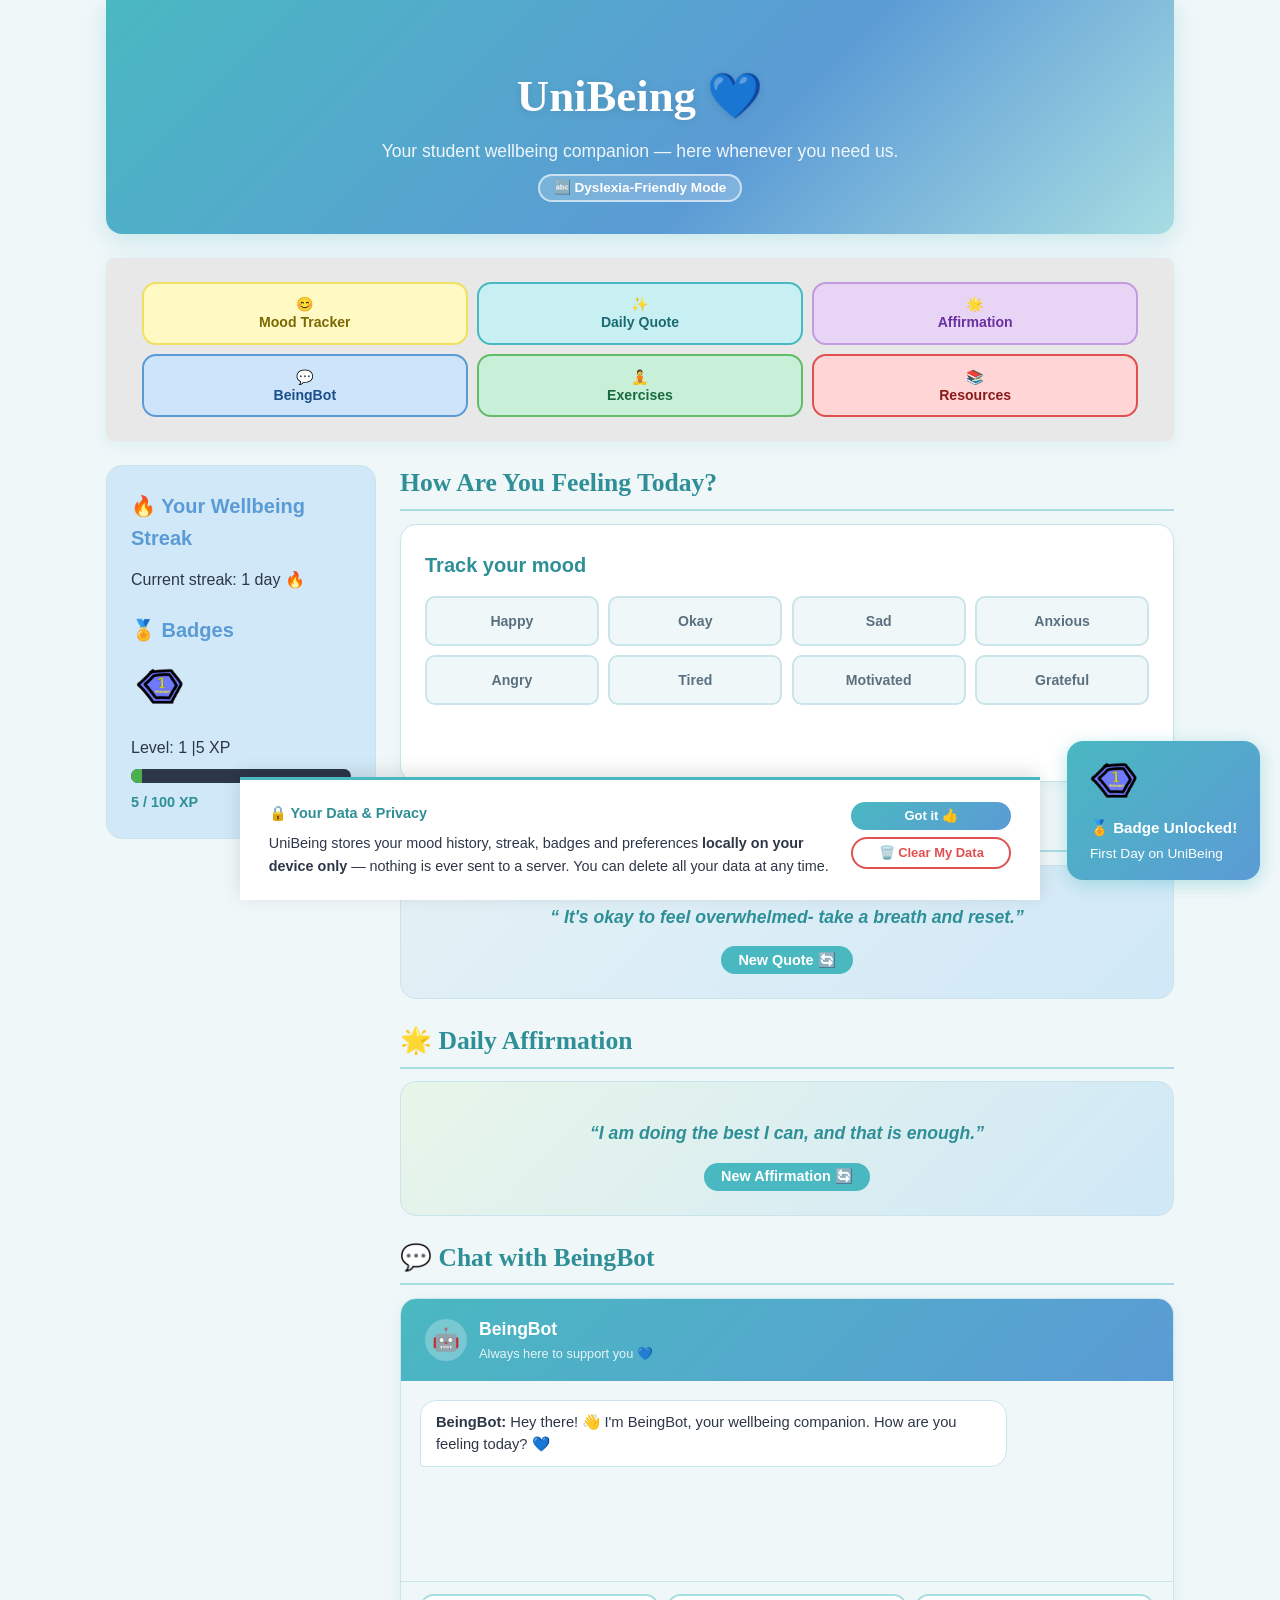
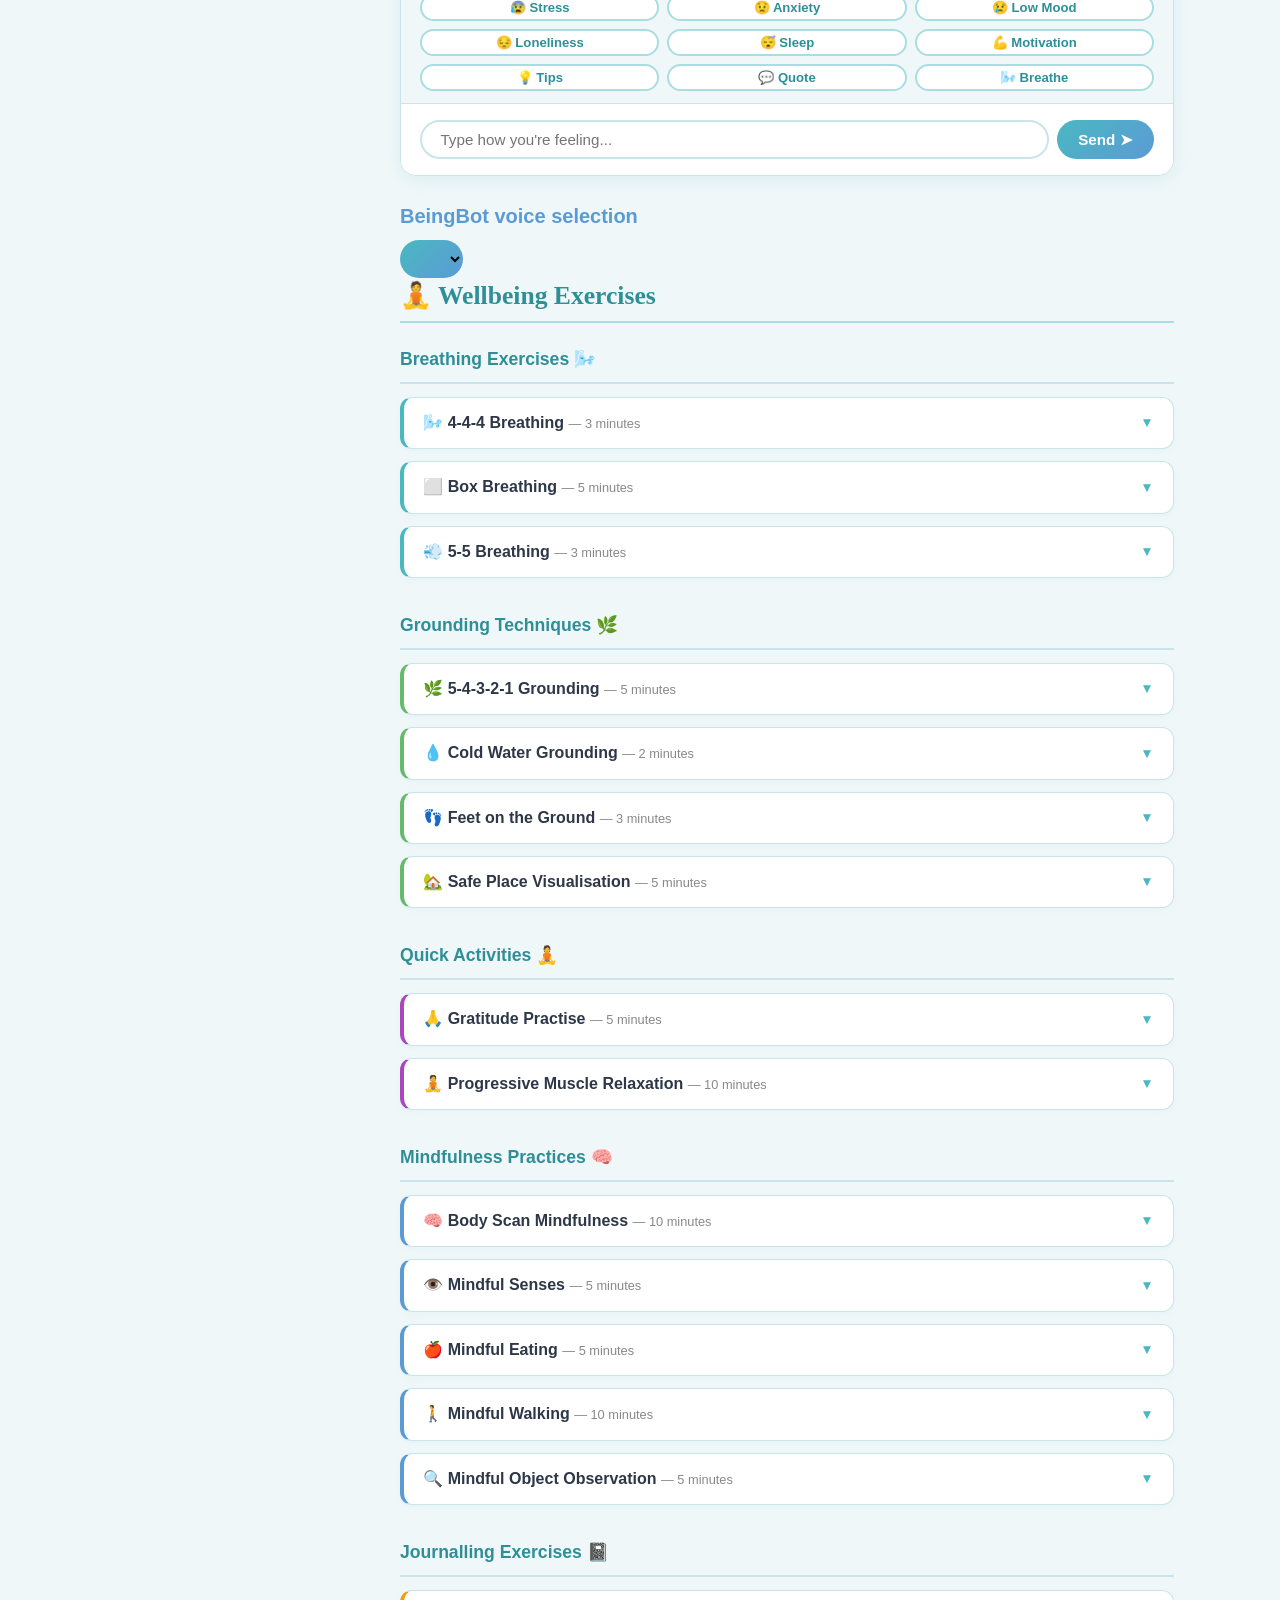
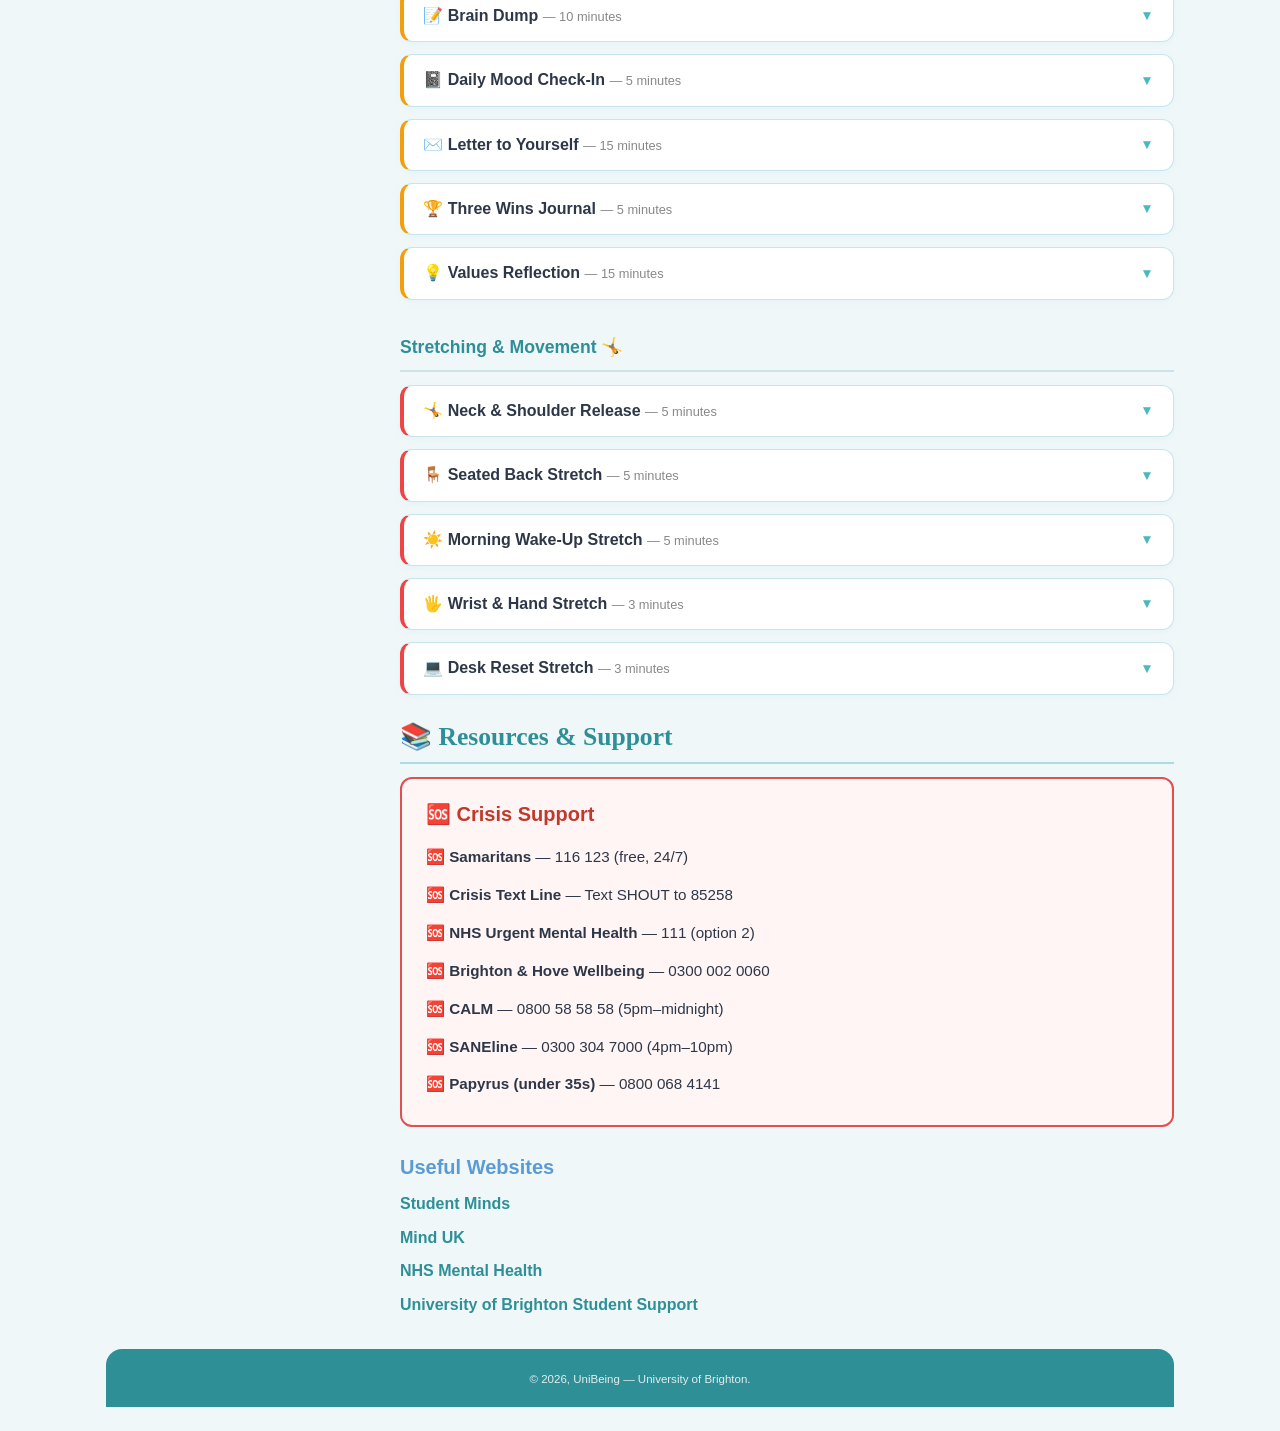
==== commit 8cb90dcb: "'change quickly-reply buttons  to 3-column grid for cleaner layout'" ====
--- a/index.html
+++ b/index.html
@@ -337,7 +337,7 @@
 
     .quick-buttons {
       display: grid;
-      grid-template-columns: repeat(5, 1fr);
+      grid-template-columns: repeat(3, 1fr);
       gap: 0.5em;
       padding: 0.75em 1.2em;
       background: #f0f7f9;
@@ -596,7 +596,7 @@
           <button class="quick-btn" onclick="quickSend('I feel sad')">😢 Low Mood</button>
           <button class="quick-btn" onclick="quickSend('I feel lonely')">😔 Loneliness</button>
           <button class="quick-btn" onclick="quickSend('I cannot sleep')">😴 Sleep</button>
-          <button class="quick-btn" style="grid-column-start: 2" onclick="quickSend('I need motivation')">💪 Motivation</button>
+          <button class="quick-btn" onclick="quickSend('I need motivation')">💪 Motivation</button>
           <button class="quick-btn" onclick="quickSend('I need tips')">💡 Tips</button>
           <button class="quick-btn" onclick="quickSend('Give me a quote')">💬 Quote</button>
           <button class="quick-btn" onclick="quickSend('breathing exercise')">🌬️ Breathe</button>
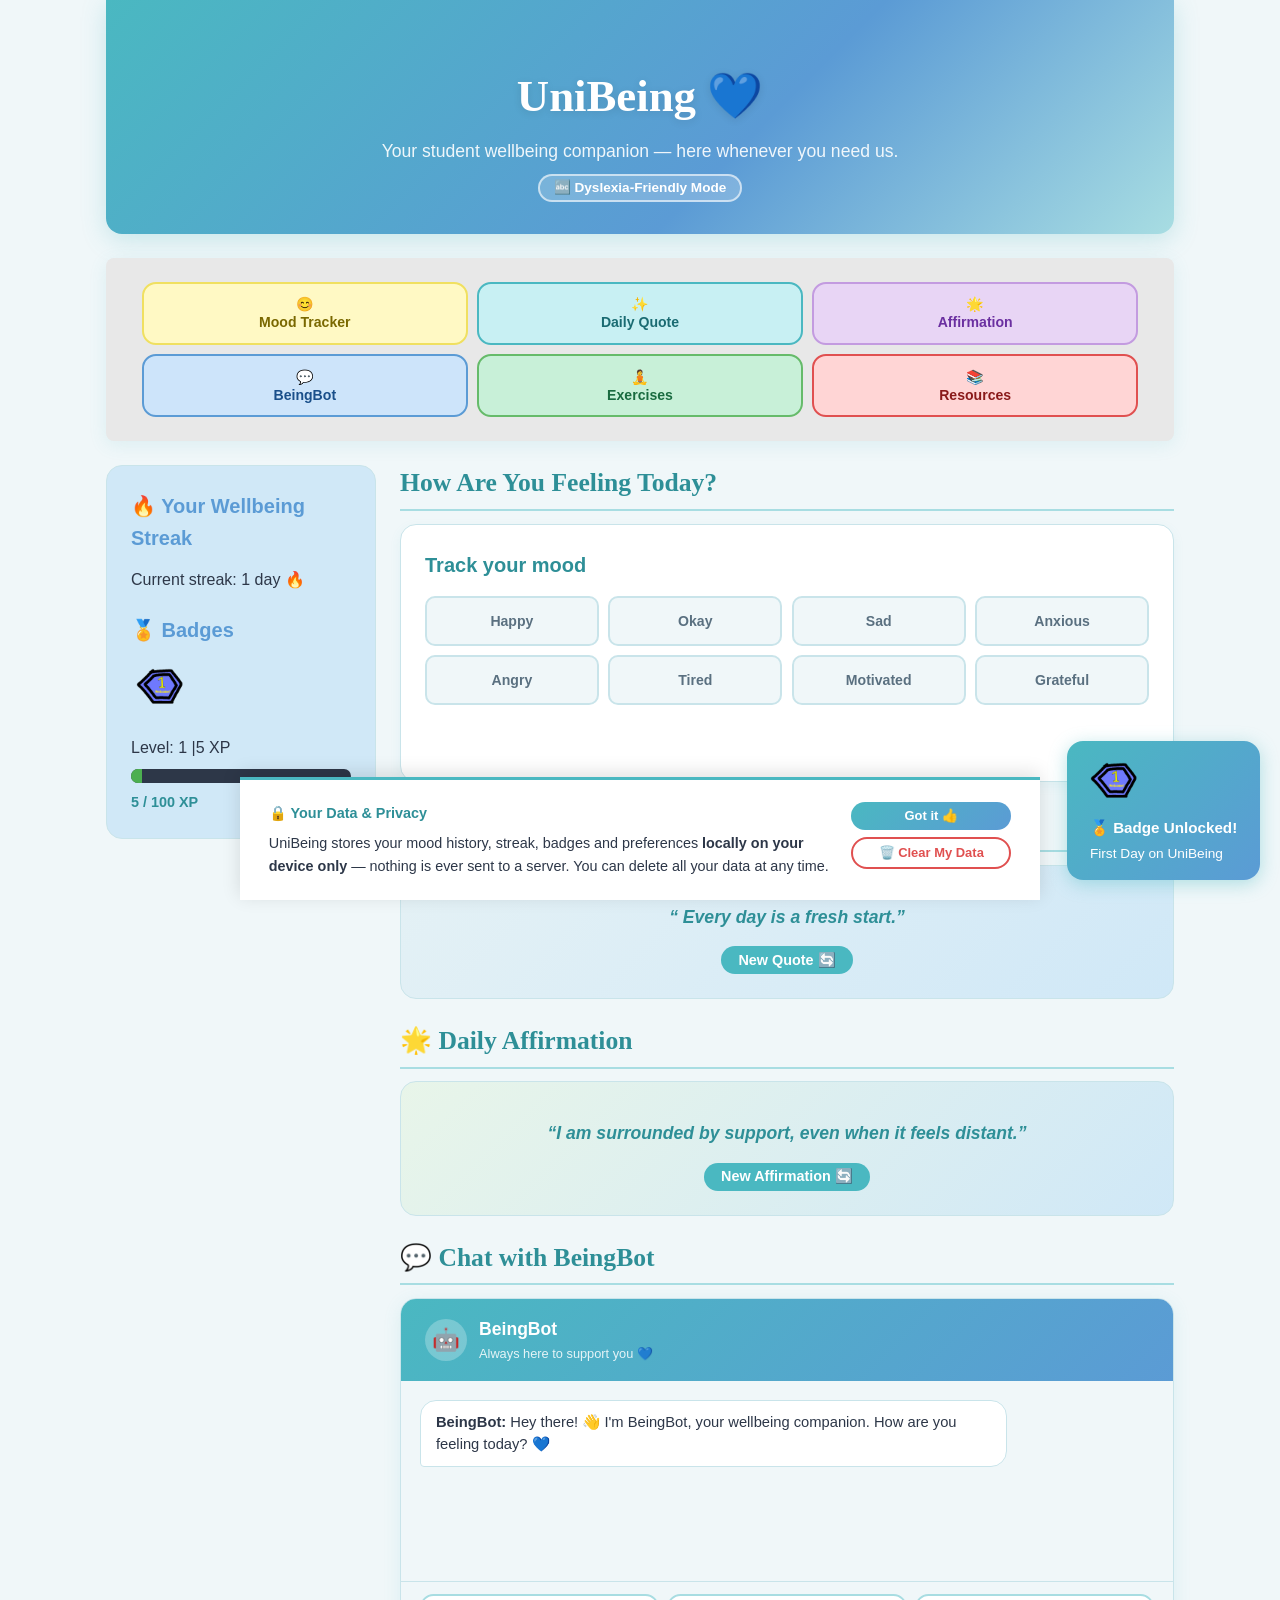
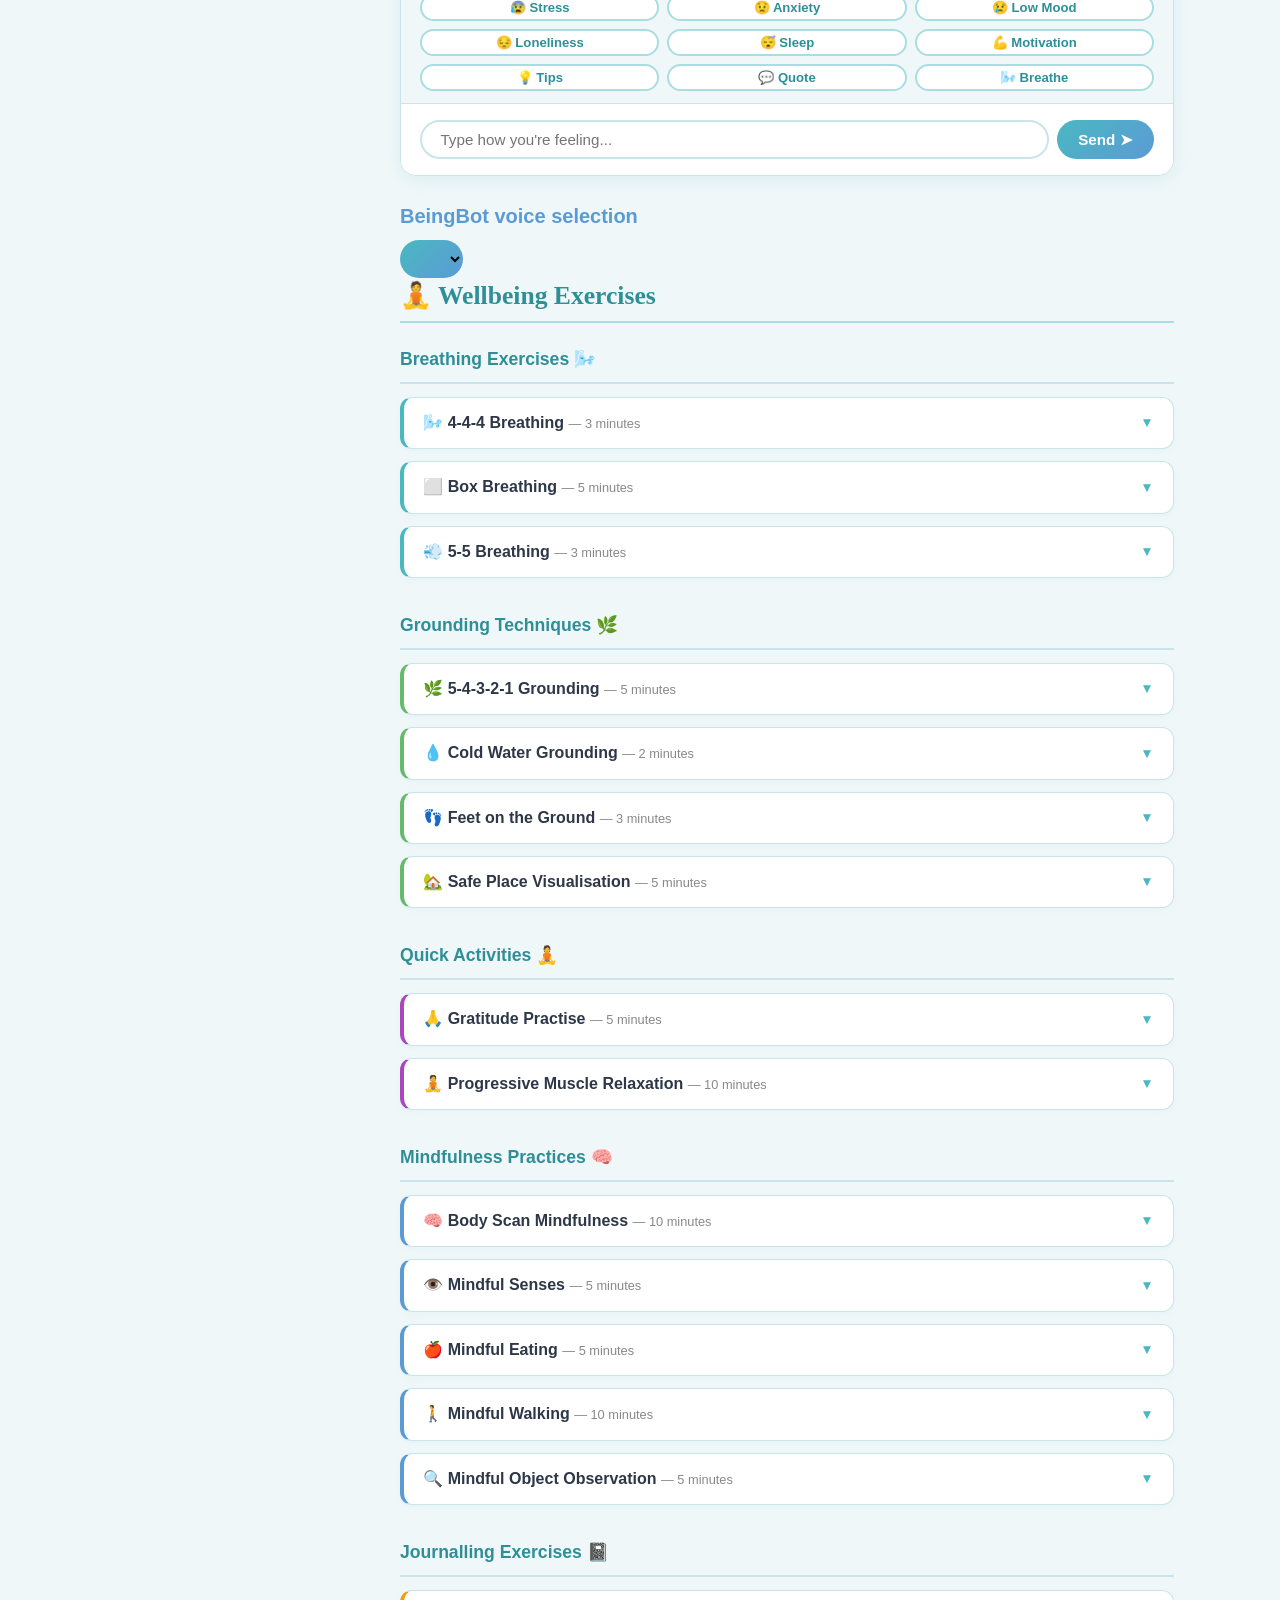
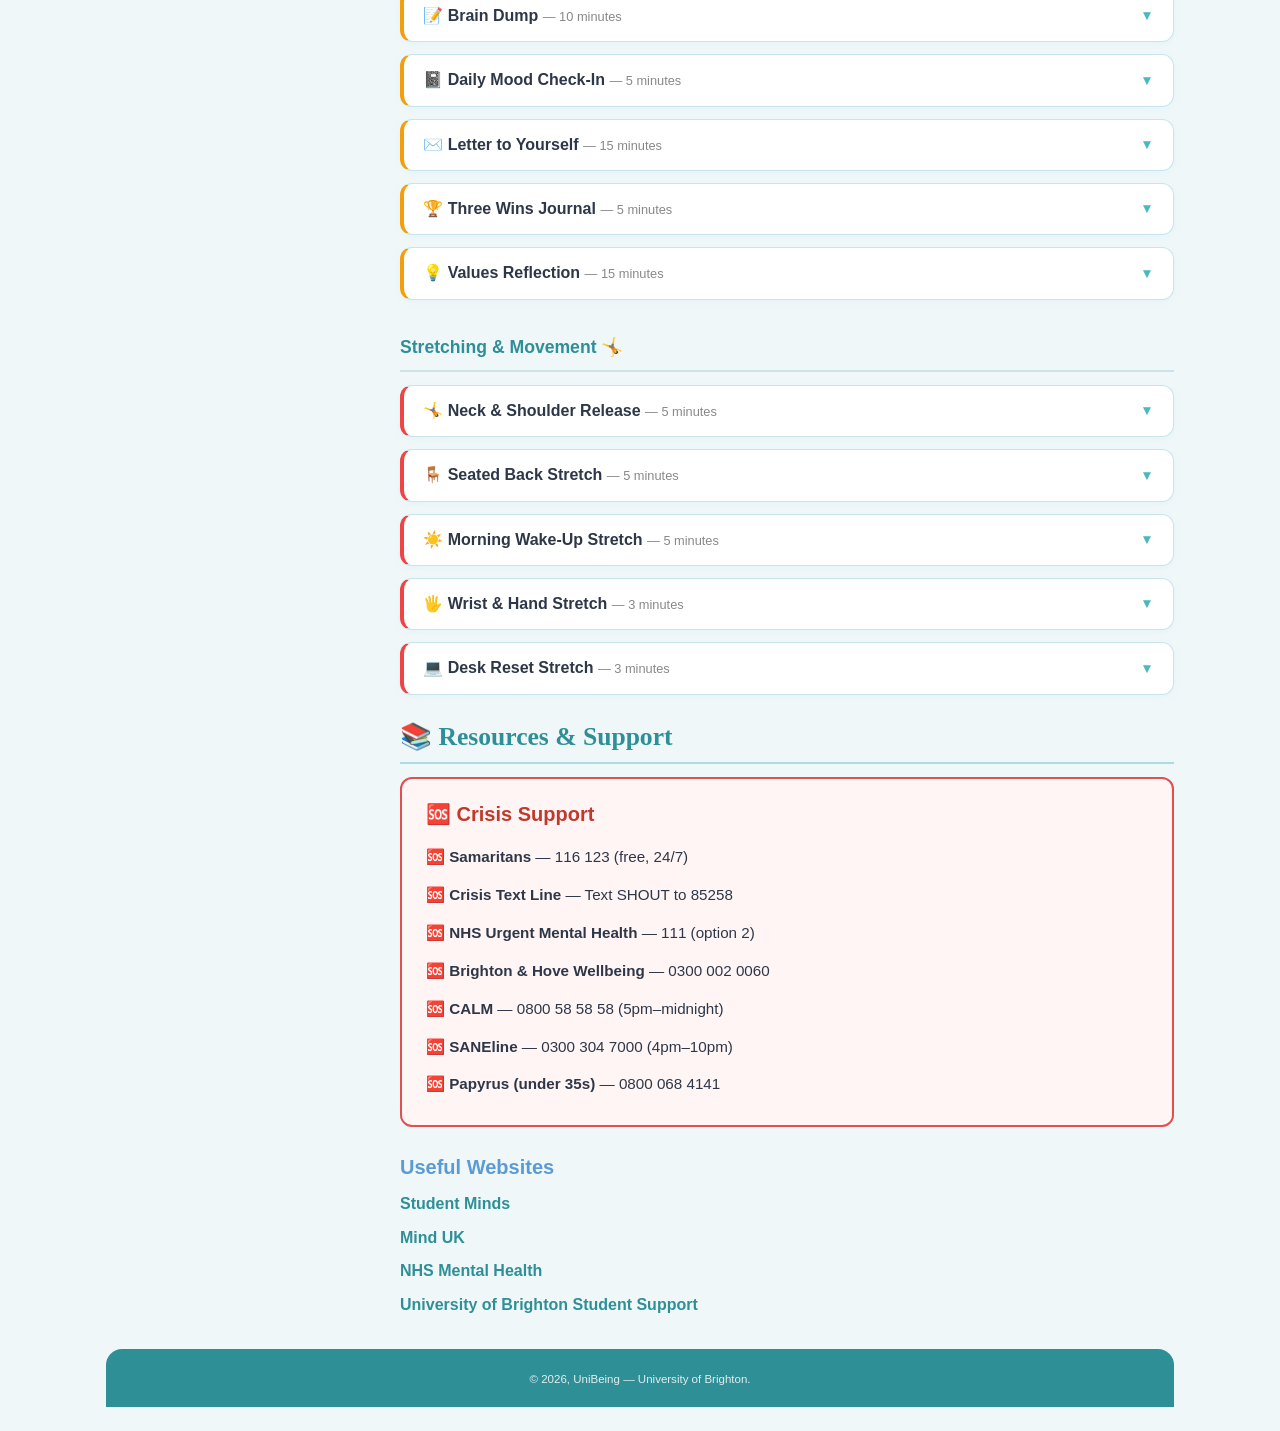
==== commit b9cb71c2: "Added flexibility Moved the columns on mobile into columns, and made the voice-select no wider than " ====
--- a/index.html
+++ b/index.html
@@ -92,7 +92,10 @@
       main h2 { font-size: 1.2em !important; }
 
       /* Mood buttons - wrap naturally */
-      .mood-buttons { gap: 0.5em !important; }
+      .mood-buttons {
+        grid-template-columns: repeat(2, 1fr) !important; 
+        gap: 0.5em !important; 
+      }
       .mood-btn {
         padding: 0.5em 0.8em !important;
         font-size: 1.3em !important;
@@ -112,7 +115,7 @@
       .chat-input-area { padding: 0.75em !important; }
       #user-input { font-size: 0.9em !important; }
       #send-btn { padding: 0.5em 1em !important; font-size: 0.9em !important; }
-      #voiceSelect {padding: 0.5em 1em !important; font-size: 0.9em !important; }
+      #voiceSelect {padding: 0.5em 1em !important; font-size: 0.9em !important; max-width: 90%}
 
       /* Exercises */
       .exercise-toggle { font-size: 0.92em !important; padding: 0.8em 1em !important; }
